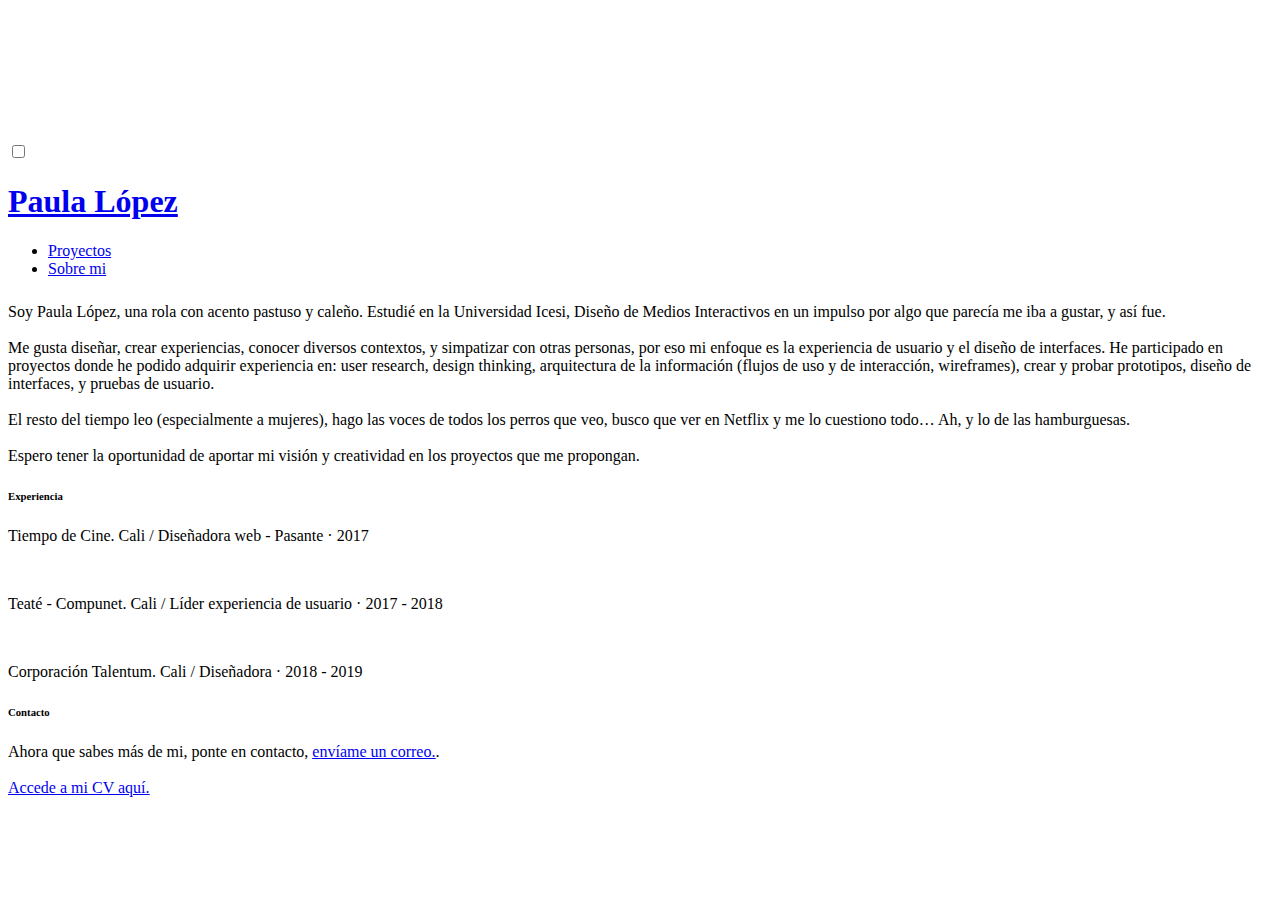
==== about.html @ d26e0bec "new portafolio" ====
<!DOCTYPE html>
<html>
  <head>
    <meta name="viewport" content="width=device-width, initial-scale=1.0">
    <meta charset="UTF-8">
    <title>Paula López - Diseñadora Ux</title>
    <link rel="stylesheet" href="assets/css/aurora-pack.min.css">
    <link rel="stylesheet" href="assets/css/aurora-theme-base.min.css">
    <link rel="stylesheet" href="assets/css/urku.css">
	  
	<link href="https://fonts.googleapis.com/css?family=Work+Sans:300,400,600" rel="stylesheet">

	 
	  
	  
	 
	
	<link rel="apple-touch-icon" sizes="180x180" href="assets/img/favicon/apple-touch-icon.png">
	<link rel="icon" type="image/png" sizes="32x32" href="assets/img/favicon/favicon-32x32.png">
	<link rel="icon" type="image/png" sizes="16x16" href="assets/img/favicon/favicon-16x16.png">
	<link rel="manifest" href="assets/img/favicon/site.webmanifest">
	<meta name="msapplication-TileColor" content="#000000">
	<meta name="theme-color" content="#ffffff">
	
	  
  </head>
  <body class="top-fixed about">
      
    <header class="ae-container-fluid ae-container-fluid--full rk-header about">
      <input type="checkbox" id="mobile-menu" class="rk-mobile-menu">
      <label for="mobile-menu">
        <svg>
          <use xlink:href="assets/img/symbols.svg#bar"></use>
        </svg>
        <svg>
          <use xlink:href="assets/img/symbols.svg#bar"></use>
        </svg>
        <svg>
          <use xlink:href="assets/img/symbols.svg#bar"></use>
        </svg>
      </label>
      <div class="ae-container-fluid ae-container-fluid--inner rk-topbar ">
        <h1 class="rk-logo "><a href="index.html">Paula López</a></h1>
        <nav class="rk-navigation">
          <ul class="rk-menu">
             
            <li class=" rk-menu__item"><a href="index.html" class="rk-menu__link">Proyectos</a>
            </li>
            <li class="active rk-menu__item"><a href="about.html" class="rk-menu__link">Sobre mi</a>
            </li>
             
          </ul>
          
        </nav>
      </div>
    </header>
    <div class="ae-container-fluid ae-container-fluid--inner rk-main bout">
      
      
      <div class="ae-grid ae-grid--alt au-xs-ptp-1">
        <div class="ae-grid__item--alt item-lg-2">
          <h6 class="ae-u-boldest"> </h6>
          
        </div>
          <div class="ae-grid__item--alt item-lg-2">
         
          
        </div>
        <div class="ae-grid__item--alt item-lg-6">
         
          <p class="au-lh-3 bio">Soy Paula López, una rola con acento pastuso y caleño. Estudié en la Universidad Icesi, Diseño de Medios Interactivos en un impulso por algo que parecía me iba a gustar, y así fue.
			  <br>
			  <br>
	      Me gusta diseñar, crear experiencias, conocer diversos contextos, y simpatizar con otras personas, por eso mi enfoque es la experiencia de usuario y el diseño de interfaces. He participado en proyectos donde he podido adquirir experiencia en: user research, design thinking, arquitectura de la información (flujos de uso y de interacción, wireframes), crear y probar prototipos, diseño de interfaces, y pruebas de usuario.
			  <br>
			  <br>
 		  El resto del tiempo leo (especialmente a mujeres), hago las voces de todos los perros que veo, busco que ver en Netflix y me lo cuestiono todo… Ah, y lo de las hamburguesas.
			  <br>
			  <br>
		  Espero tener la oportunidad de aportar mi visión y creatividad en los proyectos que me propongan.

        </div>
        
      </div>
        
        
        <div class="ae-grid ae-grid--alt au-xs-ptp-1 bout">
        <div class="ae-grid__item--alt item-lg-2">
          <h6 class="ae-u-boldest">Experiencia</h6>
          
        </div>
          <div class="ae-grid__item--alt item-lg-2">
         
          
        </div>
          
        <div class="ae-grid__item--alt item-lg-6">
			
			<p class="au-lh-3 exp">Tiempo de Cine. Cali / Diseñadora web - Pasante · 2017</p>
            <br>
			
            <p class="au-lh-3 exp">Teaté - Compunet. Cali / Líder experiencia de usuario · 2017 - 2018</p>

            <br>
            
          <p class="au-lh-3 exp">Corporación Talentum. Cali / Diseñadora · 2018 - 2019</p>
        </div>
            
                    
        
      </div>
        
       <div class="ae-grid ae-grid--alt au-xs-ptp-1 bout end">
        <div class="ae-grid__item--alt item-lg-2">
          <h6 class="ae-u-boldest">Contacto</h6>
          
        </div>
          <div class="ae-grid__item--alt item-lg-2">
         
          
        </div>
        <div class="ae-grid__item--alt item-lg-6">
         
          <p class="au-lh-3 exp">Ahora que sabes más de mi, ponte en contacto,
 			<a href="mailto:paulalose145@gmail.com?Subject=Hola" target="_top"><u> envíame un correo.</u></a>.
              
              <br>
            <br>
            <a class="underline" href="https://drive.google.com/open?id=1AMCg0dfvxwvTA95OkfYppStdvJtoPIC7"  target="_blank"><u>Accede a mi CV aquí.</u></a>
            
            
            </p>
            
            
        </div>
        
      </div>
        
       
    </div>
            <script src='https://cdnjs.cloudflare.com/ajax/libs/jquery/2.1.3/jquery.min.js'></script>

    <script src="assets/js/svg4everybody.min.js"></script>
    <script src="assets/js/smooth.js"></script>

    <script>svg4everybody();</script>
  </body>
</html>
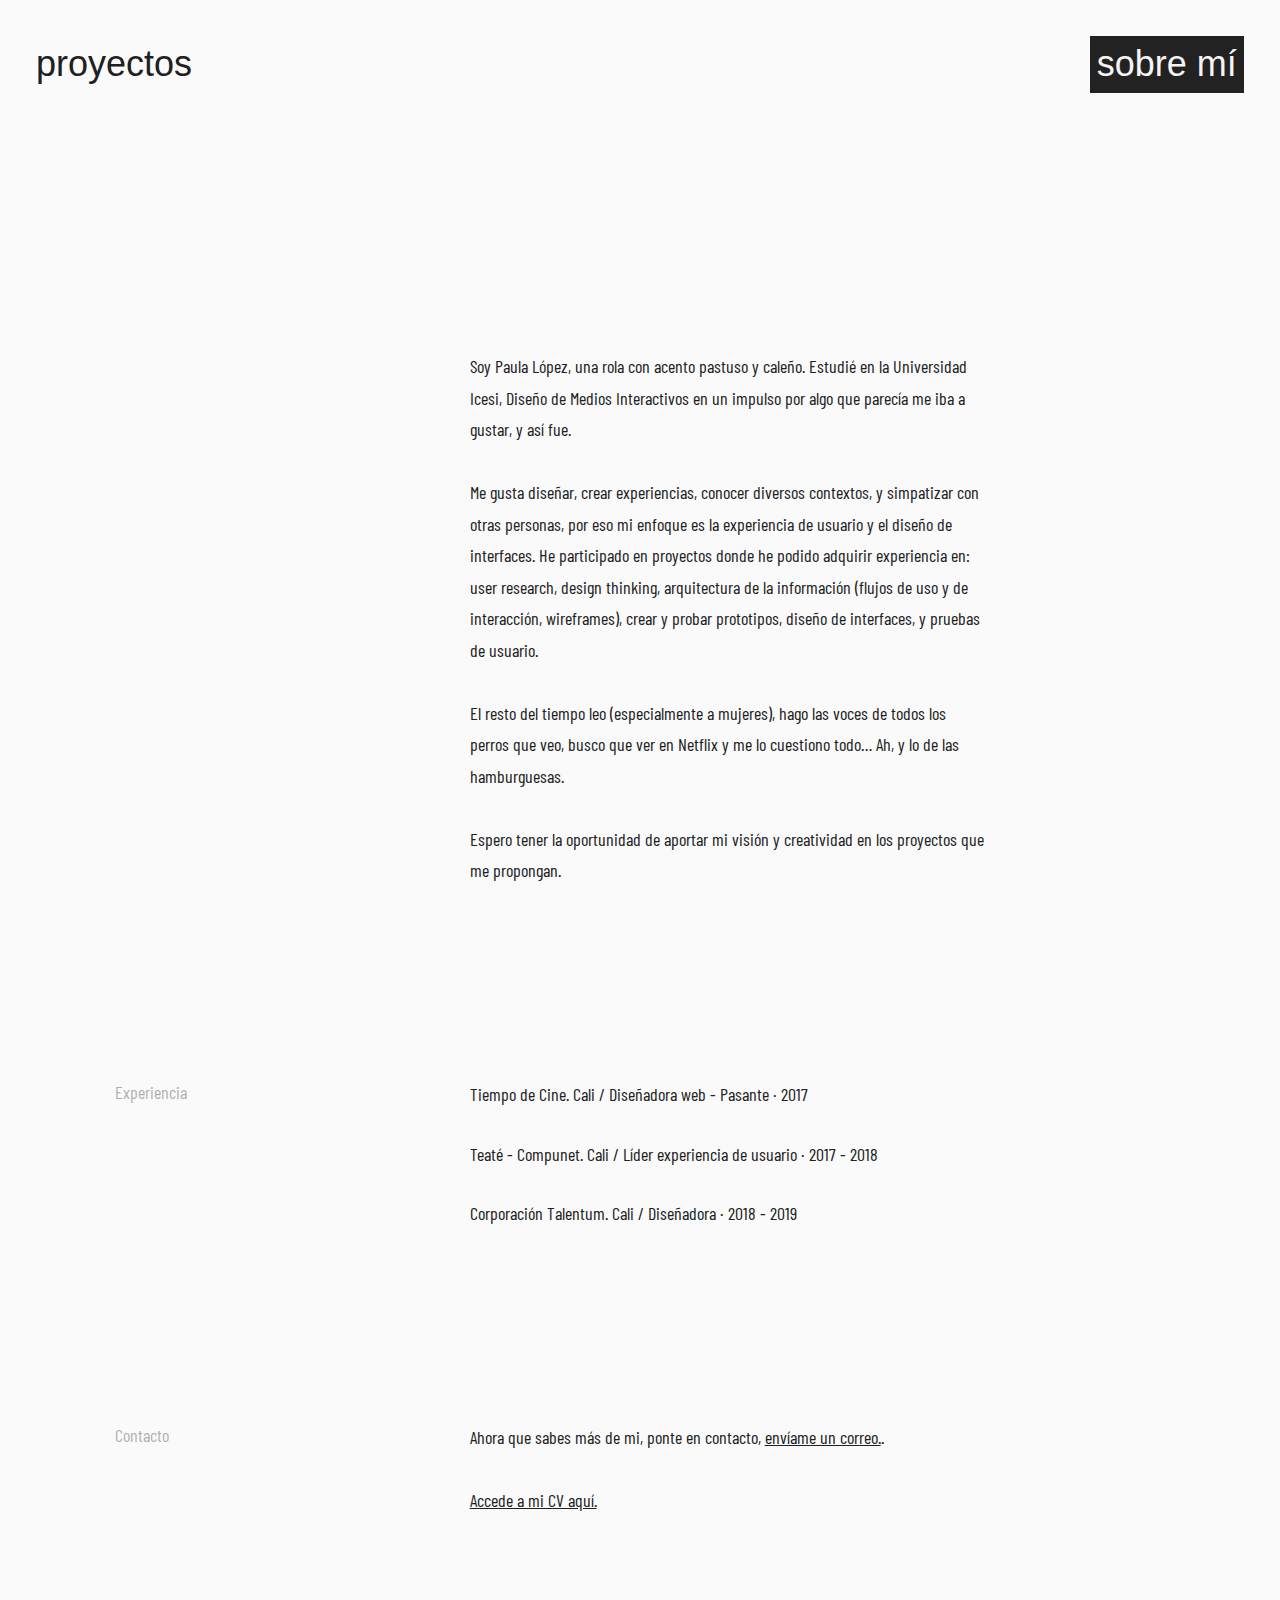
==== commit d4b21c4b: "Add files via upload" ====
--- a/about.html
+++ b/about.html
@@ -7,14 +7,18 @@
     <link rel="stylesheet" href="assets/css/aurora-pack.min.css">
     <link rel="stylesheet" href="assets/css/aurora-theme-base.min.css">
     <link rel="stylesheet" href="assets/css/urku.css">
+    
 	  
 	<link href="https://fonts.googleapis.com/css?family=Work+Sans:300,400,600" rel="stylesheet">
 
 	 
 	  
 	  
-	 
-	
+	<link rel="shortcut icon" href="moon.ico"> 
+	<link href="https://fonts.googleapis.com/css?family=Barlow+Condensed&display=swap" rel="stylesheet">
+  <link href="//db.onlinewebfonts.com/c/8f607f19b4004cfec70beff9acca54af?family=AmadorW01-Regular" rel="stylesheet" type="text/css"/> 
+  <link rel="stylesheet" href="Main.css">
+
 	<link rel="apple-touch-icon" sizes="180x180" href="assets/img/favicon/apple-touch-icon.png">
 	<link rel="icon" type="image/png" sizes="32x32" href="assets/img/favicon/favicon-32x32.png">
 	<link rel="icon" type="image/png" sizes="16x16" href="assets/img/favicon/favicon-16x16.png">
@@ -39,20 +43,12 @@
           <use xlink:href="assets/img/symbols.svg#bar"></use>
         </svg>
       </label>
-      <div class="ae-container-fluid ae-container-fluid--inner rk-topbar ">
-        <h1 class="rk-logo "><a href="index.html">Paula López</a></h1>
-        <nav class="rk-navigation">
-          <ul class="rk-menu">
-             
-            <li class=" rk-menu__item"><a href="index.html" class="rk-menu__link">Proyectos</a>
-            </li>
-            <li class="active rk-menu__item"><a href="about.html" class="rk-menu__link">Sobre mi</a>
-            </li>
-             
-          </ul>
-          
-        </nav>
-      </div>
+      <section id="Top-section">
+        <div id="Top-Options-div" class="TopOptions">
+            <div id="Proyectos" ><a href="index.html" class="Amador WithoutDecoration">proyectos</a></div>
+            <div id="SobreMi" class="Contraste-Font"><a class="Amador WithoutDecoration">sobre mí</a></div>
+        </div>
+    </section>
     </header>
     <div class="ae-container-fluid ae-container-fluid--inner rk-main bout">
       
@@ -66,9 +62,9 @@
          
           
         </div>
-        <div class="ae-grid__item--alt item-lg-6">
+        <div class="ae-grid__item--alt item-lg-6 Barlow">
          
-          <p class="au-lh-3 bio">Soy Paula López, una rola con acento pastuso y caleño. Estudié en la Universidad Icesi, Diseño de Medios Interactivos en un impulso por algo que parecía me iba a gustar, y así fue.
+          <p class="au-lh-3 Barlow">Soy Paula López, una rola con acento pastuso y caleño. Estudié en la Universidad Icesi, Diseño de Medios Interactivos en un impulso por algo que parecía me iba a gustar, y así fue.
 			  <br>
 			  <br>
 	      Me gusta diseñar, crear experiencias, conocer diversos contextos, y simpatizar con otras personas, por eso mi enfoque es la experiencia de usuario y el diseño de interfaces. He participado en proyectos donde he podido adquirir experiencia en: user research, design thinking, arquitectura de la información (flujos de uso y de interacción, wireframes), crear y probar prototipos, diseño de interfaces, y pruebas de usuario.
@@ -85,8 +81,8 @@
         
         
         <div class="ae-grid ae-grid--alt au-xs-ptp-1 bout">
-        <div class="ae-grid__item--alt item-lg-2">
-          <h6 class="ae-u-boldest">Experiencia</h6>
+        <div class="ae-grid__item--alt item-lg-2 Barlow">
+          <h6 class="Barlow ae-u-boldest " >Experiencia</h6>
           
         </div>
           <div class="ae-grid__item--alt item-lg-2">
@@ -94,16 +90,16 @@
           
         </div>
           
-        <div class="ae-grid__item--alt item-lg-6">
+        <div class="ae-grid__item--alt item-lg-6 Barlow">
 			
-			<p class="au-lh-3 exp">Tiempo de Cine. Cali / Diseñadora web - Pasante · 2017</p>
+			<p class="au-lh-3 Barlow">Tiempo de Cine. Cali / Diseñadora web - Pasante · 2017</p>
             <br>
 			
-            <p class="au-lh-3 exp">Teaté - Compunet. Cali / Líder experiencia de usuario · 2017 - 2018</p>
+            <p class="au-lh-3 Barlow">Teaté - Compunet. Cali / Líder experiencia de usuario · 2017 - 2018</p>
 
             <br>
             
-          <p class="au-lh-3 exp">Corporación Talentum. Cali / Diseñadora · 2018 - 2019</p>
+          <p class="au-lh-3 Barlow">Corporación Talentum. Cali / Diseñadora · 2018 - 2019</p>
         </div>
             
                     
@@ -112,7 +108,7 @@
         
        <div class="ae-grid ae-grid--alt au-xs-ptp-1 bout end">
         <div class="ae-grid__item--alt item-lg-2">
-          <h6 class="ae-u-boldest">Contacto</h6>
+          <h6 class="ae-u-boldest Barlow" >Contacto</h6>
           
         </div>
           <div class="ae-grid__item--alt item-lg-2">
@@ -121,12 +117,12 @@
         </div>
         <div class="ae-grid__item--alt item-lg-6">
          
-          <p class="au-lh-3 exp">Ahora que sabes más de mi, ponte en contacto,
- 			<a href="mailto:paulalose145@gmail.com?Subject=Hola" target="_top"><u> envíame un correo.</u></a>.
+          <p class="au-lh-3 Barlow">Ahora que sabes más de mi, ponte en contacto,
+ 			<a class="Barlow" href="mailto:paulalose145@gmail.com?Subject=Hola" target="_top"><u class="Barlow"> envíame un correo.</u></a>.
               
               <br>
             <br>
-            <a class="underline" href="https://drive.google.com/open?id=1AMCg0dfvxwvTA95OkfYppStdvJtoPIC7"  target="_blank"><u>Accede a mi CV aquí.</u></a>
+            <a class="underline" href="https://drive.google.com/open?id=1AMCg0dfvxwvTA95OkfYppStdvJtoPIC7"  target="_blank"><u class="Barlow">Accede a mi CV aquí.</u></a>
             
             
             </p>
--- a/assets/css/aurora-pack.min.css
+++ b/assets/css/aurora-pack.min.css
@@ -0,0 +1 @@
+.ae-container,.ae-container-fluid{margin-right:auto;margin-left:auto}hr,img{border:0}dfn,q,tfoot td{font-style:italic}pre,textarea{overflow:auto}td,textarea{vertical-align:top}.ae-container-fluid:after,.ae-container:after,.au-clearfix:after{clear:both}.au-xs-ta-left,caption,th{text-align:left}.ae-container-fluid:after,.ae-container-fluid:before,.ae-container:after,.ae-container:before{content:" ";display:table}html{box-sizing:border-box}*,:after,:before{box-sizing:inherit}.ae-container{padding-left:.25rem;padding-right:.25rem}@media (min-width:40em){.ae-container{max-width:40rem}}@media (min-width:52em){.ae-container{max-width:48.75rem}}@media (min-width:64em){.ae-container{max-width:62rem}}@media (min-width:75em){.ae-container{max-width:72.25rem}}@media (min-width:40em){.ae-container-fluid{max-width:88.88889em;width:95vw}.ae-container-fluid--inner{max-width:68.88889em;width:82vw}}.ae-container-fluid--full{max-width:100%;padding-left:0;padding-right:0;width:100%}@media (max-width:63.99em){.ae-container-fluid{padding-left:.25rem;padding-right:.25rem}}.ae-grid{display:-webkit-box;display:-webkit-flex;display:-ms-flexbox;display:flex;-webkit-flex-wrap:wrap;-ms-flex-wrap:wrap;flex-wrap:wrap;margin-left:-.25rem;margin-right:-.25rem}.ae-grid--alt{display:-webkit-box;display:-webkit-flex;display:-ms-flexbox;display:flex;-webkit-flex-wrap:wrap;-ms-flex-wrap:wrap;flex-wrap:wrap;margin-left:-.63832%;margin-right:-.63832%}@media (min-width:40em){.ae-grid--alt1{display:-webkit-box;display:-webkit-flex;display:-ms-flexbox;display:flex;-webkit-flex-wrap:wrap;-ms-flex-wrap:wrap;flex-wrap:wrap;margin-left:-7.65989%;margin-right:-7.65989%}.ae-grid--alt2,.ae-grid--alt3{display:-webkit-box;display:-webkit-flex;display:-ms-flexbox;-webkit-flex-wrap:wrap}.ae-grid--alt2{display:flex;-ms-flex-wrap:wrap;flex-wrap:wrap;margin-left:-3.82995%;margin-right:-3.82995%}.ae-grid--alt3{display:flex;-ms-flex-wrap:wrap;flex-wrap:wrap;margin-left:-2.5533%;margin-right:-2.5533%}.ae-grid--alt4,.ae-grid--alt5{display:-webkit-box;display:-webkit-flex;display:-ms-flexbox;-webkit-flex-wrap:wrap}.ae-grid--alt4{display:flex;-ms-flex-wrap:wrap;flex-wrap:wrap;margin-left:-1.91497%;margin-right:-1.91497%}.ae-grid--alt5{display:flex;-ms-flex-wrap:wrap;flex-wrap:wrap;margin-left:-1.53198%;margin-right:-1.53198%}.ae-grid--alt6,.ae-grid--alt7{display:-webkit-box;display:-webkit-flex;display:-ms-flexbox;-webkit-flex-wrap:wrap}.ae-grid--alt6{display:flex;-ms-flex-wrap:wrap;flex-wrap:wrap;margin-left:-1.27665%;margin-right:-1.27665%}.ae-grid--alt7{display:flex;-ms-flex-wrap:wrap;flex-wrap:wrap;margin-left:-1.09427%;margin-right:-1.09427%}.ae-grid--alt8,.ae-grid--alt9{display:-webkit-box;display:-webkit-flex;display:-ms-flexbox;-webkit-flex-wrap:wrap}.ae-grid--alt8{display:flex;-ms-flex-wrap:wrap;flex-wrap:wrap;margin-left:-.95749%;margin-right:-.95749%}.ae-grid--alt9{display:flex;-ms-flex-wrap:wrap;flex-wrap:wrap;margin-left:-.8511%;margin-right:-.8511%}.ae-grid--alt10{display:-webkit-box;display:-webkit-flex;display:-ms-flexbox;display:flex;-webkit-flex-wrap:wrap;-ms-flex-wrap:wrap;flex-wrap:wrap;margin-left:-.76599%;margin-right:-.76599%}}.ae-grid__item--alt{-webkit-box-flex:0;-webkit-flex:0 0 100%;-ms-flex:0 0 100%;flex:0 0 100%;min-height:1px;padding-left:.63832%;padding-right:.63832%;position:relative}@media (min-width:40em){.ae-grid__item--alt1{-webkit-box-flex:0;-webkit-flex:0 0 100%;-ms-flex:0 0 100%;flex:0 0 100%;min-height:1px;padding-left:7.65989%;padding-right:7.65989%;position:relative}.ae-grid__item--alt2{-webkit-box-flex:0;-webkit-flex:0 0 100%;-ms-flex:0 0 100%;flex:0 0 100%;min-height:1px;padding-left:3.82995%;padding-right:3.82995%;position:relative}.ae-grid__item--alt3{-webkit-box-flex:0;-webkit-flex:0 0 100%;-ms-flex:0 0 100%;flex:0 0 100%;min-height:1px;padding-left:2.5533%;padding-right:2.5533%;position:relative}.ae-grid__item--alt4,.ae-grid__item--alt5{-webkit-box-flex:0;min-height:1px;position:relative}.ae-grid__item--alt4{-webkit-flex:0 0 100%;-ms-flex:0 0 100%;flex:0 0 100%;padding-left:1.91497%;padding-right:1.91497%}.ae-grid__item--alt5{-webkit-flex:0 0 100%;-ms-flex:0 0 100%;flex:0 0 100%;padding-left:1.53198%;padding-right:1.53198%}.ae-grid__item--alt6{-webkit-box-flex:0;-webkit-flex:0 0 100%;-ms-flex:0 0 100%;flex:0 0 100%;min-height:1px;padding-left:1.27665%;padding-right:1.27665%;position:relative}.ae-grid__item--alt7{-webkit-box-flex:0;-webkit-flex:0 0 100%;-ms-flex:0 0 100%;flex:0 0 100%;min-height:1px;padding-left:1.09427%;padding-right:1.09427%;position:relative}.ae-grid__item--alt8,.ae-grid__item--alt9{-webkit-box-flex:0;min-height:1px;position:relative}.ae-grid__item--alt8{-webkit-flex:0 0 100%;-ms-flex:0 0 100%;flex:0 0 100%;padding-left:.95749%;padding-right:.95749%}.ae-grid__item--alt9{-webkit-flex:0 0 100%;-ms-flex:0 0 100%;flex:0 0 100%;padding-left:.8511%;padding-right:.8511%}.ae-grid__item--alt10{-webkit-box-flex:0;-webkit-flex:0 0 100%;-ms-flex:0 0 100%;flex:0 0 100%;min-height:1px;padding-left:.76599%;padding-right:.76599%;position:relative}}.ae-grid__item{-webkit-box-flex:0;-webkit-flex:0 0 100%;-ms-flex:0 0 100%;flex:0 0 100%;min-height:1px;padding-left:.25rem;padding-right:.25rem;position:relative;max-width:100%}.ae-grid--collapse>.ae-grid__item,.ae-grid--deepcollapse .ae-grid__item,.ae-grid__item--collapse{padding-left:0;padding-right:0}.item-xs--auto{-webkit-box-flex:1;-webkit-flex:1;-ms-flex:1;flex:1}.item-xs-1{-webkit-box-flex:0;-webkit-flex:0 0 8.33333%;-ms-flex:0 0 8.33333%;flex:0 0 8.33333%;max-width:8.33333%}.item-xs-2{-webkit-box-flex:0;-webkit-flex:0 0 16.66667%;-ms-flex:0 0 16.66667%;flex:0 0 16.66667%;max-width:16.66667%}.item-xs-3{-webkit-box-flex:0;-webkit-flex:0 0 25%;-ms-flex:0 0 25%;flex:0 0 25%;max-width:25%}.item-xs-4{-webkit-box-flex:0;-webkit-flex:0 0 33.33333%;-ms-flex:0 0 33.33333%;flex:0 0 33.33333%;max-width:33.33333%}.item-xs-5{-webkit-box-flex:0;-webkit-flex:0 0 41.66667%;-ms-flex:0 0 41.66667%;flex:0 0 41.66667%;max-width:41.66667%}.item-xs-6{-webkit-box-flex:0;-webkit-flex:0 0 50%;-ms-flex:0 0 50%;flex:0 0 50%;max-width:50%}.item-xs-7{-webkit-box-flex:0;-webkit-flex:0 0 58.33333%;-ms-flex:0 0 58.33333%;flex:0 0 58.33333%;max-width:58.33333%}.item-xs-8{-webkit-box-flex:0;-webkit-flex:0 0 66.66667%;-ms-flex:0 0 66.66667%;flex:0 0 66.66667%;max-width:66.66667%}.item-xs-9{-webkit-box-flex:0;-webkit-flex:0 0 75%;-ms-flex:0 0 75%;flex:0 0 75%;max-width:75%}.item-xs-10{-webkit-box-flex:0;-webkit-flex:0 0 83.33333%;-ms-flex:0 0 83.33333%;flex:0 0 83.33333%;max-width:83.33333%}.item-xs-11{-webkit-box-flex:0;-webkit-flex:0 0 91.66667%;-ms-flex:0 0 91.66667%;flex:0 0 91.66667%;max-width:91.66667%}.item-xs-12{-webkit-box-flex:0;-webkit-flex:0 0 100%;-ms-flex:0 0 100%;flex:0 0 100%;max-width:100%}.item-xs--pull-0{left:auto;right:auto}.item-xs--pull-1{left:auto;right:8.33333%}.item-xs--pull-2{left:auto;right:16.66667%}.item-xs--pull-3{left:auto;right:25%}.item-xs--pull-4{left:auto;right:33.33333%}.item-xs--pull-5{left:auto;right:41.66667%}.item-xs--pull-6{left:auto;right:50%}.item-xs--pull-7{left:auto;right:58.33333%}.item-xs--pull-8{left:auto;right:66.66667%}.item-xs--pull-9{left:auto;right:75%}.item-xs--pull-10{left:auto;right:83.33333%}.item-xs--pull-11{left:auto;right:91.66667%}.item-xs--pull-12{left:auto;right:100%}.item-xs--push-0{left:auto;right:auto}.item-xs--push-1{left:8.33333%;right:auto}.item-xs--push-2{left:16.66667%;right:auto}.item-xs--push-3{left:25%;right:auto}.item-xs--push-4{left:33.33333%;right:auto}.item-xs--push-5{left:41.66667%;right:auto}.item-xs--push-6{left:50%;right:auto}.item-xs--push-7{left:58.33333%;right:auto}.item-xs--push-8{left:66.66667%;right:auto}.item-xs--push-9{left:75%;right:auto}.item-xs--push-10{left:83.33333%;right:auto}.item-xs--push-11{left:91.66667%;right:auto}.item-xs--push-12{left:100%;right:auto}.item-xs--offset-0{margin-left:0}.item-xs--offset-1{margin-left:8.33333%}.item-xs--offset-2{margin-left:16.66667%}.item-xs--offset-3{margin-left:25%}.item-xs--offset-4{margin-left:33.33333%}.item-xs--offset-5{margin-left:41.66667%}.item-xs--offset-6{margin-left:50%}.item-xs--offset-7{margin-left:58.33333%}.item-xs--offset-8{margin-left:66.66667%}.item-xs--offset-9{margin-left:75%}.item-xs--offset-10{margin-left:83.33333%}.item-xs--offset-11{margin-left:91.66667%}.item-xs--offset-12{margin-left:100%}.item-xs--top{-webkit-align-self:flex-start;-ms-flex-item-align:start;align-self:flex-start}.item-xs--center{-webkit-align-self:center;-ms-flex-item-align:center;align-self:center}.item-xs--bottom{-webkit-align-self:flex-end;-ms-flex-item-align:end;align-self:flex-end}.items-xs--top{-webkit-box-align:start;-webkit-align-items:flex-start;-ms-flex-align:start;align-items:flex-start}.items-xs--center{-webkit-box-align:center;-webkit-align-items:center;-ms-flex-align:center;align-items:center}.items-xs--bottom{-webkit-box-align:end;-webkit-align-items:flex-end;-ms-flex-align:end;align-items:flex-end}.item-xs--start{-webkit-box-ordinal-group:0;-webkit-order:-1;-ms-flex-order:-1;order:-1}.item-xs--end{-webkit-box-ordinal-group:14;-webkit-order:13;-ms-flex-order:13;order:13}.item-xs--order-1{-webkit-box-ordinal-group:2;-webkit-order:1;-ms-flex-order:1;order:1}.item-xs--order-2{-webkit-box-ordinal-group:3;-webkit-order:2;-ms-flex-order:2;order:2}.item-xs--order-3{-webkit-box-ordinal-group:4;-webkit-order:3;-ms-flex-order:3;order:3}.item-xs--order-4{-webkit-box-ordinal-group:5;-webkit-order:4;-ms-flex-order:4;order:4}.item-xs--order-5{-webkit-box-ordinal-group:6;-webkit-order:5;-ms-flex-order:5;order:5}.item-xs--order-6{-webkit-box-ordinal-group:7;-webkit-order:6;-ms-flex-order:6;order:6}.item-xs--order-7{-webkit-box-ordinal-group:8;-webkit-order:7;-ms-flex-order:7;order:7}.item-xs--order-8{-webkit-box-ordinal-group:9;-webkit-order:8;-ms-flex-order:8;order:8}.item-xs--order-9{-webkit-box-ordinal-group:10;-webkit-order:9;-ms-flex-order:9;order:9}.item-xs--order-10{-webkit-box-ordinal-group:11;-webkit-order:10;-ms-flex-order:10;order:10}.item-xs--order-11{-webkit-box-ordinal-group:12;-webkit-order:11;-ms-flex-order:11;order:11}.item-xs--order-12{-webkit-box-ordinal-group:13;-webkit-order:12;-ms-flex-order:12;order:12}@media (min-width:40em){.item-sm--auto{-webkit-box-flex:1;-webkit-flex:1;-ms-flex:1;flex:1}.item-sm-1{-webkit-box-flex:0;-webkit-flex:0 0 8.33333%;-ms-flex:0 0 8.33333%;flex:0 0 8.33333%;max-width:8.33333%}.item-sm-2{-webkit-box-flex:0;-webkit-flex:0 0 16.66667%;-ms-flex:0 0 16.66667%;flex:0 0 16.66667%;max-width:16.66667%}.item-sm-3{-webkit-box-flex:0;-webkit-flex:0 0 25%;-ms-flex:0 0 25%;flex:0 0 25%;max-width:25%}.item-sm-4{-webkit-box-flex:0;-webkit-flex:0 0 33.33333%;-ms-flex:0 0 33.33333%;flex:0 0 33.33333%;max-width:33.33333%}.item-sm-5{-webkit-box-flex:0;-webkit-flex:0 0 41.66667%;-ms-flex:0 0 41.66667%;flex:0 0 41.66667%;max-width:41.66667%}.item-sm-6{-webkit-box-flex:0;-webkit-flex:0 0 50%;-ms-flex:0 0 50%;flex:0 0 50%;max-width:50%}.item-sm-7{-webkit-box-flex:0;-webkit-flex:0 0 58.33333%;-ms-flex:0 0 58.33333%;flex:0 0 58.33333%;max-width:58.33333%}.item-sm-8{-webkit-box-flex:0;-webkit-flex:0 0 66.66667%;-ms-flex:0 0 66.66667%;flex:0 0 66.66667%;max-width:66.66667%}.item-sm-9{-webkit-box-flex:0;-webkit-flex:0 0 75%;-ms-flex:0 0 75%;flex:0 0 75%;max-width:75%}.item-sm-10{-webkit-box-flex:0;-webkit-flex:0 0 83.33333%;-ms-flex:0 0 83.33333%;flex:0 0 83.33333%;max-width:83.33333%}.item-sm-11{-webkit-box-flex:0;-webkit-flex:0 0 91.66667%;-ms-flex:0 0 91.66667%;flex:0 0 91.66667%;max-width:91.66667%}.item-sm-12{-webkit-box-flex:0;-webkit-flex:0 0 100%;-ms-flex:0 0 100%;flex:0 0 100%;max-width:100%}.item-sm--pull-0{left:auto;right:auto}.item-sm--pull-1{left:auto;right:8.33333%}.item-sm--pull-2{left:auto;right:16.66667%}.item-sm--pull-3{left:auto;right:25%}.item-sm--pull-4{left:auto;right:33.33333%}.item-sm--pull-5{left:auto;right:41.66667%}.item-sm--pull-6{left:auto;right:50%}.item-sm--pull-7{left:auto;right:58.33333%}.item-sm--pull-8{left:auto;right:66.66667%}.item-sm--pull-9{left:auto;right:75%}.item-sm--pull-10{left:auto;right:83.33333%}.item-sm--pull-11{left:auto;right:91.66667%}.item-sm--pull-12{left:auto;right:100%}.item-sm--push-0{left:auto;right:auto}.item-sm--push-1{left:8.33333%;right:auto}.item-sm--push-2{left:16.66667%;right:auto}.item-sm--push-3{left:25%;right:auto}.item-sm--push-4{left:33.33333%;right:auto}.item-sm--push-5{left:41.66667%;right:auto}.item-sm--push-6{left:50%;right:auto}.item-sm--push-7{left:58.33333%;right:auto}.item-sm--push-8{left:66.66667%;right:auto}.item-sm--push-9{left:75%;right:auto}.item-sm--push-10{left:83.33333%;right:auto}.item-sm--push-11{left:91.66667%;right:auto}.item-sm--push-12{left:100%;right:auto}.item-sm--offset-0{margin-left:0}.item-sm--offset-1{margin-left:8.33333%}.item-sm--offset-2{margin-left:16.66667%}.item-sm--offset-3{margin-left:25%}.item-sm--offset-4{margin-left:33.33333%}.item-sm--offset-5{margin-left:41.66667%}.item-sm--offset-6{margin-left:50%}.item-sm--offset-7{margin-left:58.33333%}.item-sm--offset-8{margin-left:66.66667%}.item-sm--offset-9{margin-left:75%}.item-sm--offset-10{margin-left:83.33333%}.item-sm--offset-11{margin-left:91.66667%}.item-sm--offset-12{margin-left:100%}.item-sm--top{-webkit-align-self:flex-start;-ms-flex-item-align:start;align-self:flex-start}.item-sm--center{-webkit-align-self:center;-ms-flex-item-align:center;align-self:center}.item-sm--bottom{-webkit-align-self:flex-end;-ms-flex-item-align:end;align-self:flex-end}.items-sm--top{-webkit-box-align:start;-webkit-align-items:flex-start;-ms-flex-align:start;align-items:flex-start}.items-sm--center{-webkit-box-align:center;-webkit-align-items:center;-ms-flex-align:center;align-items:center}.items-sm--bottom{-webkit-box-align:end;-webkit-align-items:flex-end;-ms-flex-align:end;align-items:flex-end}.item-sm--start{-webkit-box-ordinal-group:0;-webkit-order:-1;-ms-flex-order:-1;order:-1}.item-sm--end{-webkit-box-ordinal-group:14;-webkit-order:13;-ms-flex-order:13;order:13}.item-sm--order-1{-webkit-box-ordinal-group:2;-webkit-order:1;-ms-flex-order:1;order:1}.item-sm--order-2{-webkit-box-ordinal-group:3;-webkit-order:2;-ms-flex-order:2;order:2}.item-sm--order-3{-webkit-box-ordinal-group:4;-webkit-order:3;-ms-flex-order:3;order:3}.item-sm--order-4{-webkit-box-ordinal-group:5;-webkit-order:4;-ms-flex-order:4;order:4}.item-sm--order-5{-webkit-box-ordinal-group:6;-webkit-order:5;-ms-flex-order:5;order:5}.item-sm--order-6{-webkit-box-ordinal-group:7;-webkit-order:6;-ms-flex-order:6;order:6}.item-sm--order-7{-webkit-box-ordinal-group:8;-webkit-order:7;-ms-flex-order:7;order:7}.item-sm--order-8{-webkit-box-ordinal-group:9;-webkit-order:8;-ms-flex-order:8;order:8}.item-sm--order-9{-webkit-box-ordinal-group:10;-webkit-order:9;-ms-flex-order:9;order:9}.item-sm--order-10{-webkit-box-ordinal-group:11;-webkit-order:10;-ms-flex-order:10;order:10}.item-sm--order-11{-webkit-box-ordinal-group:12;-webkit-order:11;-ms-flex-order:11;order:11}.item-sm--order-12{-webkit-box-ordinal-group:13;-webkit-order:12;-ms-flex-order:12;order:12}}@media (min-width:52em){.item-md--auto{-webkit-box-flex:1;-webkit-flex:1;-ms-flex:1;flex:1}.item-md-1{-webkit-box-flex:0;-webkit-flex:0 0 8.33333%;-ms-flex:0 0 8.33333%;flex:0 0 8.33333%;max-width:8.33333%}.item-md-2{-webkit-box-flex:0;-webkit-flex:0 0 16.66667%;-ms-flex:0 0 16.66667%;flex:0 0 16.66667%;max-width:16.66667%}.item-md-3{-webkit-box-flex:0;-webkit-flex:0 0 25%;-ms-flex:0 0 25%;flex:0 0 25%;max-width:25%}.item-md-4{-webkit-box-flex:0;-webkit-flex:0 0 33.33333%;-ms-flex:0 0 33.33333%;flex:0 0 33.33333%;max-width:33.33333%}.item-md-5{-webkit-box-flex:0;-webkit-flex:0 0 41.66667%;-ms-flex:0 0 41.66667%;flex:0 0 41.66667%;max-width:41.66667%}.item-md-6{-webkit-box-flex:0;-webkit-flex:0 0 50%;-ms-flex:0 0 50%;flex:0 0 50%;max-width:50%}.item-md-7{-webkit-box-flex:0;-webkit-flex:0 0 58.33333%;-ms-flex:0 0 58.33333%;flex:0 0 58.33333%;max-width:58.33333%}.item-md-8{-webkit-box-flex:0;-webkit-flex:0 0 66.66667%;-ms-flex:0 0 66.66667%;flex:0 0 66.66667%;max-width:66.66667%}.item-md-9{-webkit-box-flex:0;-webkit-flex:0 0 75%;-ms-flex:0 0 75%;flex:0 0 75%;max-width:75%}.item-md-10{-webkit-box-flex:0;-webkit-flex:0 0 83.33333%;-ms-flex:0 0 83.33333%;flex:0 0 83.33333%;max-width:83.33333%}.item-md-11{-webkit-box-flex:0;-webkit-flex:0 0 91.66667%;-ms-flex:0 0 91.66667%;flex:0 0 91.66667%;max-width:91.66667%}.item-md-12{-webkit-box-flex:0;-webkit-flex:0 0 100%;-ms-flex:0 0 100%;flex:0 0 100%;max-width:100%}.item-md--pull-0{left:auto;right:auto}.item-md--pull-1{left:auto;right:8.33333%}.item-md--pull-2{left:auto;right:16.66667%}.item-md--pull-3{left:auto;right:25%}.item-md--pull-4{left:auto;right:33.33333%}.item-md--pull-5{left:auto;right:41.66667%}.item-md--pull-6{left:auto;right:50%}.item-md--pull-7{left:auto;right:58.33333%}.item-md--pull-8{left:auto;right:66.66667%}.item-md--pull-9{left:auto;right:75%}.item-md--pull-10{left:auto;right:83.33333%}.item-md--pull-11{left:auto;right:91.66667%}.item-md--pull-12{left:auto;right:100%}.item-md--push-0{left:auto;right:auto}.item-md--push-1{left:8.33333%;right:auto}.item-md--push-2{left:16.66667%;right:auto}.item-md--push-3{left:25%;right:auto}.item-md--push-4{left:33.33333%;right:auto}.item-md--push-5{left:41.66667%;right:auto}.item-md--push-6{left:50%;right:auto}.item-md--push-7{left:58.33333%;right:auto}.item-md--push-8{left:66.66667%;right:auto}.item-md--push-9{left:75%;right:auto}.item-md--push-10{left:83.33333%;right:auto}.item-md--push-11{left:91.66667%;right:auto}.item-md--push-12{left:100%;right:auto}.item-md--offset-0{margin-left:0}.item-md--offset-1{margin-left:8.33333%}.item-md--offset-2{margin-left:16.66667%}.item-md--offset-3{margin-left:25%}.item-md--offset-4{margin-left:33.33333%}.item-md--offset-5{margin-left:41.66667%}.item-md--offset-6{margin-left:50%}.item-md--offset-7{margin-left:58.33333%}.item-md--offset-8{margin-left:66.66667%}.item-md--offset-9{margin-left:75%}.item-md--offset-10{margin-left:83.33333%}.item-md--offset-11{margin-left:91.66667%}.item-md--offset-12{margin-left:100%}.item-md--top{-webkit-align-self:flex-start;-ms-flex-item-align:start;align-self:flex-start}.item-md--center{-webkit-align-self:center;-ms-flex-item-align:center;align-self:center}.item-md--bottom{-webkit-align-self:flex-end;-ms-flex-item-align:end;align-self:flex-end}.items-md--top{-webkit-box-align:start;-webkit-align-items:flex-start;-ms-flex-align:start;align-items:flex-start}.items-md--center{-webkit-box-align:center;-webkit-align-items:center;-ms-flex-align:center;align-items:center}.items-md--bottom{-webkit-box-align:end;-webkit-align-items:flex-end;-ms-flex-align:end;align-items:flex-end}.item-md--start{-webkit-box-ordinal-group:0;-webkit-order:-1;-ms-flex-order:-1;order:-1}.item-md--end{-webkit-box-ordinal-group:14;-webkit-order:13;-ms-flex-order:13;order:13}.item-md--order-1{-webkit-box-ordinal-group:2;-webkit-order:1;-ms-flex-order:1;order:1}.item-md--order-2{-webkit-box-ordinal-group:3;-webkit-order:2;-ms-flex-order:2;order:2}.item-md--order-3{-webkit-box-ordinal-group:4;-webkit-order:3;-ms-flex-order:3;order:3}.item-md--order-4{-webkit-box-ordinal-group:5;-webkit-order:4;-ms-flex-order:4;order:4}.item-md--order-5{-webkit-box-ordinal-group:6;-webkit-order:5;-ms-flex-order:5;order:5}.item-md--order-6{-webkit-box-ordinal-group:7;-webkit-order:6;-ms-flex-order:6;order:6}.item-md--order-7{-webkit-box-ordinal-group:8;-webkit-order:7;-ms-flex-order:7;order:7}.item-md--order-8{-webkit-box-ordinal-group:9;-webkit-order:8;-ms-flex-order:8;order:8}.item-md--order-9{-webkit-box-ordinal-group:10;-webkit-order:9;-ms-flex-order:9;order:9}.item-md--order-10{-webkit-box-ordinal-group:11;-webkit-order:10;-ms-flex-order:10;order:10}.item-md--order-11{-webkit-box-ordinal-group:12;-webkit-order:11;-ms-flex-order:11;order:11}.item-md--order-12{-webkit-box-ordinal-group:13;-webkit-order:12;-ms-flex-order:12;order:12}}@media (min-width:64em){.item-lg--auto{-webkit-box-flex:1;-webkit-flex:1;-ms-flex:1;flex:1}.item-lg-1{-webkit-box-flex:0;-webkit-flex:0 0 8.33333%;-ms-flex:0 0 8.33333%;flex:0 0 8.33333%;max-width:8.33333%}.item-lg-2{-webkit-box-flex:0;-webkit-flex:0 0 16.66667%;-ms-flex:0 0 16.66667%;flex:0 0 16.66667%;max-width:16.66667%}.item-lg-3{-webkit-box-flex:0;-webkit-flex:0 0 25%;-ms-flex:0 0 25%;flex:0 0 25%;max-width:25%}.item-lg-4{-webkit-box-flex:0;-webkit-flex:0 0 33.33333%;-ms-flex:0 0 33.33333%;flex:0 0 33.33333%;max-width:33.33333%}.item-lg-5{-webkit-box-flex:0;-webkit-flex:0 0 41.66667%;-ms-flex:0 0 41.66667%;flex:0 0 41.66667%;max-width:41.66667%}.item-lg-6{-webkit-box-flex:0;-webkit-flex:0 0 50%;-ms-flex:0 0 50%;flex:0 0 50%;max-width:50%}.item-lg-7{-webkit-box-flex:0;-webkit-flex:0 0 58.33333%;-ms-flex:0 0 58.33333%;flex:0 0 58.33333%;max-width:58.33333%}.item-lg-8{-webkit-box-flex:0;-webkit-flex:0 0 66.66667%;-ms-flex:0 0 66.66667%;flex:0 0 66.66667%;max-width:66.66667%}.item-lg-9{-webkit-box-flex:0;-webkit-flex:0 0 75%;-ms-flex:0 0 75%;flex:0 0 75%;max-width:75%}.item-lg-10{-webkit-box-flex:0;-webkit-flex:0 0 83.33333%;-ms-flex:0 0 83.33333%;flex:0 0 83.33333%;max-width:83.33333%}.item-lg-11{-webkit-box-flex:0;-webkit-flex:0 0 91.66667%;-ms-flex:0 0 91.66667%;flex:0 0 91.66667%;max-width:91.66667%}.item-lg-12{-webkit-box-flex:0;-webkit-flex:0 0 100%;-ms-flex:0 0 100%;flex:0 0 100%;max-width:100%}.item-lg--pull-0{left:auto;right:auto}.item-lg--pull-1{left:auto;right:8.33333%}.item-lg--pull-2{left:auto;right:16.66667%}.item-lg--pull-3{left:auto;right:25%}.item-lg--pull-4{left:auto;right:33.33333%}.item-lg--pull-5{left:auto;right:41.66667%}.item-lg--pull-6{left:auto;right:50%}.item-lg--pull-7{left:auto;right:58.33333%}.item-lg--pull-8{left:auto;right:66.66667%}.item-lg--pull-9{left:auto;right:75%}.item-lg--pull-10{left:auto;right:83.33333%}.item-lg--pull-11{left:auto;right:91.66667%}.item-lg--pull-12{left:auto;right:100%}.item-lg--push-0{left:auto;right:auto}.item-lg--push-1{left:8.33333%;right:auto}.item-lg--push-2{left:16.66667%;right:auto}.item-lg--push-3{left:25%;right:auto}.item-lg--push-4{left:33.33333%;right:auto}.item-lg--push-5{left:41.66667%;right:auto}.item-lg--push-6{left:50%;right:auto}.item-lg--push-7{left:58.33333%;right:auto}.item-lg--push-8{left:66.66667%;right:auto}.item-lg--push-9{left:75%;right:auto}.item-lg--push-10{left:83.33333%;right:auto}.item-lg--push-11{left:91.66667%;right:auto}.item-lg--push-12{left:100%;right:auto}.item-lg--offset-0{margin-left:0}.item-lg--offset-1{margin-left:8.33333%}.item-lg--offset-2{margin-left:16.66667%}.item-lg--offset-3{margin-left:25%}.item-lg--offset-4{margin-left:33.33333%}.item-lg--offset-5{margin-left:41.66667%}.item-lg--offset-6{margin-left:50%}.item-lg--offset-7{margin-left:58.33333%}.item-lg--offset-8{margin-left:66.66667%}.item-lg--offset-9{margin-left:75%}.item-lg--offset-10{margin-left:83.33333%}.item-lg--offset-11{margin-left:91.66667%}.item-lg--offset-12{margin-left:100%}.item-lg--top{-webkit-align-self:flex-start;-ms-flex-item-align:start;align-self:flex-start}.item-lg--center{-webkit-align-self:center;-ms-flex-item-align:center;align-self:center}.item-lg--bottom{-webkit-align-self:flex-end;-ms-flex-item-align:end;align-self:flex-end}.items-lg--top{-webkit-box-align:start;-webkit-align-items:flex-start;-ms-flex-align:start;align-items:flex-start}.items-lg--center{-webkit-box-align:center;-webkit-align-items:center;-ms-flex-align:center;align-items:center}.items-lg--bottom{-webkit-box-align:end;-webkit-align-items:flex-end;-ms-flex-align:end;align-items:flex-end}.item-lg--start{-webkit-box-ordinal-group:0;-webkit-order:-1;-ms-flex-order:-1;order:-1}.item-lg--end{-webkit-box-ordinal-group:14;-webkit-order:13;-ms-flex-order:13;order:13}.item-lg--order-1{-webkit-box-ordinal-group:2;-webkit-order:1;-ms-flex-order:1;order:1}.item-lg--order-2{-webkit-box-ordinal-group:3;-webkit-order:2;-ms-flex-order:2;order:2}.item-lg--order-3{-webkit-box-ordinal-group:4;-webkit-order:3;-ms-flex-order:3;order:3}.item-lg--order-4{-webkit-box-ordinal-group:5;-webkit-order:4;-ms-flex-order:4;order:4}.item-lg--order-5{-webkit-box-ordinal-group:6;-webkit-order:5;-ms-flex-order:5;order:5}.item-lg--order-6{-webkit-box-ordinal-group:7;-webkit-order:6;-ms-flex-order:6;order:6}.item-lg--order-7{-webkit-box-ordinal-group:8;-webkit-order:7;-ms-flex-order:7;order:7}.item-lg--order-8{-webkit-box-ordinal-group:9;-webkit-order:8;-ms-flex-order:8;order:8}.item-lg--order-9{-webkit-box-ordinal-group:10;-webkit-order:9;-ms-flex-order:9;order:9}.item-lg--order-10{-webkit-box-ordinal-group:11;-webkit-order:10;-ms-flex-order:10;order:10}.item-lg--order-11{-webkit-box-ordinal-group:12;-webkit-order:11;-ms-flex-order:11;order:11}.item-lg--order-12{-webkit-box-ordinal-group:13;-webkit-order:12;-ms-flex-order:12;order:12}}@media (min-width:75em){.item-xl--auto{-webkit-box-flex:1;-webkit-flex:1;-ms-flex:1;flex:1}.item-xl-1{-webkit-box-flex:0;-webkit-flex:0 0 8.33333%;-ms-flex:0 0 8.33333%;flex:0 0 8.33333%;max-width:8.33333%}.item-xl-2{-webkit-box-flex:0;-webkit-flex:0 0 16.66667%;-ms-flex:0 0 16.66667%;flex:0 0 16.66667%;max-width:16.66667%}.item-xl-3{-webkit-box-flex:0;-webkit-flex:0 0 25%;-ms-flex:0 0 25%;flex:0 0 25%;max-width:25%}.item-xl-4{-webkit-box-flex:0;-webkit-flex:0 0 33.33333%;-ms-flex:0 0 33.33333%;flex:0 0 33.33333%;max-width:33.33333%}.item-xl-5{-webkit-box-flex:0;-webkit-flex:0 0 41.66667%;-ms-flex:0 0 41.66667%;flex:0 0 41.66667%;max-width:41.66667%}.item-xl-6{-webkit-box-flex:0;-webkit-flex:0 0 50%;-ms-flex:0 0 50%;flex:0 0 50%;max-width:50%}.item-xl-7{-webkit-box-flex:0;-webkit-flex:0 0 58.33333%;-ms-flex:0 0 58.33333%;flex:0 0 58.33333%;max-width:58.33333%}.item-xl-8{-webkit-box-flex:0;-webkit-flex:0 0 66.66667%;-ms-flex:0 0 66.66667%;flex:0 0 66.66667%;max-width:66.66667%}.item-xl-9{-webkit-box-flex:0;-webkit-flex:0 0 75%;-ms-flex:0 0 75%;flex:0 0 75%;max-width:75%}.item-xl-10{-webkit-box-flex:0;-webkit-flex:0 0 83.33333%;-ms-flex:0 0 83.33333%;flex:0 0 83.33333%;max-width:83.33333%}.item-xl-11{-webkit-box-flex:0;-webkit-flex:0 0 91.66667%;-ms-flex:0 0 91.66667%;flex:0 0 91.66667%;max-width:91.66667%}.item-xl-12{-webkit-box-flex:0;-webkit-flex:0 0 100%;-ms-flex:0 0 100%;flex:0 0 100%;max-width:100%}.item-xl--pull-0{left:auto;right:auto}.item-xl--pull-1{left:auto;right:8.33333%}.item-xl--pull-2{left:auto;right:16.66667%}.item-xl--pull-3{left:auto;right:25%}.item-xl--pull-4{left:auto;right:33.33333%}.item-xl--pull-5{left:auto;right:41.66667%}.item-xl--pull-6{left:auto;right:50%}.item-xl--pull-7{left:auto;right:58.33333%}.item-xl--pull-8{left:auto;right:66.66667%}.item-xl--pull-9{left:auto;right:75%}.item-xl--pull-10{left:auto;right:83.33333%}.item-xl--pull-11{left:auto;right:91.66667%}.item-xl--pull-12{left:auto;right:100%}.item-xl--push-0{left:auto;right:auto}.item-xl--push-1{left:8.33333%;right:auto}.item-xl--push-2{left:16.66667%;right:auto}.item-xl--push-3{left:25%;right:auto}.item-xl--push-4{left:33.33333%;right:auto}.item-xl--push-5{left:41.66667%;right:auto}.item-xl--push-6{left:50%;right:auto}.item-xl--push-7{left:58.33333%;right:auto}.item-xl--push-8{left:66.66667%;right:auto}.item-xl--push-9{left:75%;right:auto}.item-xl--push-10{left:83.33333%;right:auto}.item-xl--push-11{left:91.66667%;right:auto}.item-xl--push-12{left:100%;right:auto}.item-xl--offset-0{margin-left:0}.item-xl--offset-1{margin-left:8.33333%}.item-xl--offset-2{margin-left:16.66667%}.item-xl--offset-3{margin-left:25%}.item-xl--offset-4{margin-left:33.33333%}.item-xl--offset-5{margin-left:41.66667%}.item-xl--offset-6{margin-left:50%}.item-xl--offset-7{margin-left:58.33333%}.item-xl--offset-8{margin-left:66.66667%}.item-xl--offset-9{margin-left:75%}.item-xl--offset-10{margin-left:83.33333%}.item-xl--offset-11{margin-left:91.66667%}.item-xl--offset-12{margin-left:100%}.item-xl--top{-webkit-align-self:flex-start;-ms-flex-item-align:start;align-self:flex-start}.item-xl--center{-webkit-align-self:center;-ms-flex-item-align:center;align-self:center}.item-xl--bottom{-webkit-align-self:flex-end;-ms-flex-item-align:end;align-self:flex-end}.items-xl--top{-webkit-box-align:start;-webkit-align-items:flex-start;-ms-flex-align:start;align-items:flex-start}.items-xl--center{-webkit-box-align:center;-webkit-align-items:center;-ms-flex-align:center;align-items:center}.items-xl--bottom{-webkit-box-align:end;-webkit-align-items:flex-end;-ms-flex-align:end;align-items:flex-end}.item-xl--start{-webkit-box-ordinal-group:0;-webkit-order:-1;-ms-flex-order:-1;order:-1}.item-xl--end{-webkit-box-ordinal-group:14;-webkit-order:13;-ms-flex-order:13;order:13}.item-xl--order-1{-webkit-box-ordinal-group:2;-webkit-order:1;-ms-flex-order:1;order:1}.item-xl--order-2{-webkit-box-ordinal-group:3;-webkit-order:2;-ms-flex-order:2;order:2}.item-xl--order-3{-webkit-box-ordinal-group:4;-webkit-order:3;-ms-flex-order:3;order:3}.item-xl--order-4{-webkit-box-ordinal-group:5;-webkit-order:4;-ms-flex-order:4;order:4}.item-xl--order-5{-webkit-box-ordinal-group:6;-webkit-order:5;-ms-flex-order:5;order:5}.item-xl--order-6{-webkit-box-ordinal-group:7;-webkit-order:6;-ms-flex-order:6;order:6}.item-xl--order-7{-webkit-box-ordinal-group:8;-webkit-order:7;-ms-flex-order:7;order:7}.item-xl--order-8{-webkit-box-ordinal-group:9;-webkit-order:8;-ms-flex-order:8;order:8}.item-xl--order-9{-webkit-box-ordinal-group:10;-webkit-order:9;-ms-flex-order:9;order:9}.item-xl--order-10{-webkit-box-ordinal-group:11;-webkit-order:10;-ms-flex-order:10;order:10}.item-xl--order-11{-webkit-box-ordinal-group:12;-webkit-order:11;-ms-flex-order:11;order:11}.item-xl--order-12{-webkit-box-ordinal-group:13;-webkit-order:12;-ms-flex-order:12;order:12}}.au-mw-full,img,table{max-width:100%}.ae-masonry{-webkit-column-gap:.5rem;-moz-column-gap:.5rem;column-gap:.5rem}.ae-masonry__item{display:inline-block;margin:0 0 .125rem;width:100%}.ae-grid--collapse,.ae-grid--deepcollapse,.ae-grid--deepcollapse .ae-grid{margin-left:0;margin-right:0}.ae-masonry-xs-1{-webkit-column-count:1;-moz-column-count:1;column-count:1}.ae-masonry-xs-2{-webkit-column-count:2;-moz-column-count:2;column-count:2}.ae-masonry-xs-3{-webkit-column-count:3;-moz-column-count:3;column-count:3}.ae-masonry-xs-4{-webkit-column-count:4;-moz-column-count:4;column-count:4}.ae-masonry-xs-5{-webkit-column-count:5;-moz-column-count:5;column-count:5}.ae-masonry-xs-6{-webkit-column-count:6;-moz-column-count:6;column-count:6}.ae-masonry-xs-7{-webkit-column-count:7;-moz-column-count:7;column-count:7}.ae-masonry-xs-8{-webkit-column-count:8;-moz-column-count:8;column-count:8}.ae-masonry-xs-9{-webkit-column-count:9;-moz-column-count:9;column-count:9}.ae-masonry-xs-10{-webkit-column-count:10;-moz-column-count:10;column-count:10}.ae-masonry-xs-11{-webkit-column-count:11;-moz-column-count:11;column-count:11}.ae-masonry-xs-12{-webkit-column-count:12;-moz-column-count:12;column-count:12}.ae-grid--reverse{-webkit-box-orient:horizontal;-webkit-box-direction:reverse;-webkit-flex-direction:row-reverse;-ms-flex-direction:row-reverse;flex-direction:row-reverse}.ae-grid--column{-webkit-box-orient:vertical;-webkit-box-direction:normal;-webkit-flex-direction:column;-ms-flex-direction:column;flex-direction:column}.ae-grid--column-reverse{-webkit-box-orient:vertical;-webkit-box-direction:reverse;-webkit-flex-direction:column-reverse;-ms-flex-direction:column-reverse;flex-direction:column-reverse}.ae-grid--column,.ae-grid--column-reverse{margin-bottom:-.25rem;margin-top:-.25rem}p,pre{margin-top:0}.ae-grid--column-reverse>.ae-grid__item,.ae-grid--column>.ae-grid__item{-webkit-box-flex:0;-webkit-flex:none;-ms-flex:none;flex:none;padding-bottom:.25rem;padding-top:.25rem}.ae-grid--deep-equal-height .ae-grid__item,.ae-grid--equal-height .ae-grid__item{display:-webkit-box;display:-webkit-flex;display:-ms-flexbox;display:flex}.ae-grid--deep-equal-height .ae-grid,.ae-grid--deep-equal-height .ae-grid__item,.ae-grid--equal-height .ae-grid{-webkit-box-flex:1;-webkit-flex:1;-ms-flex:1;flex:1}body{background-color:#fff;color:#202020;font-family:"Helvetica Neue",Helvetica,Arial,sans-serif;font-size:1.125rem;line-height:1.5}h1,h2,h3,h4,h5,h6{font-family:inherit;font-weight:500;line-height:1.2;margin:0 0 .75rem}p{margin-bottom:1.125rem}h1{font-size:2.95312rem}h2{font-size:2.25rem}h3{font-size:1.96875rem}h4{font-size:1.5rem}h5{font-size:1.3125rem}h6{font-size:1.125rem}a{color:#1d8acb;text-decoration:none}.au-underline,a:hover{text-decoration:underline}em{color:#fd6d5e}b,strong{font-weight:700}hr{border-top:1px solid #e7e7e7;margin:1rem 0}small{font-size:80%}code,pre{background-color:#fafafa;font-size:75%}ins,mark{background-color:#ffa;padding:.1em .2em}abbr[title]{border-bottom:1px dotted}blockquote{border-left:5px solid #e7e7e7;padding-left:.75rem}code,kbd,pre,samp{font-family:Menlo,Monaco,Consolas,"Courier New",monospace}code{color:#d05;padding:.2rem .4rem}pre{margin-bottom:1rem;padding:.75rem 1rem}pre code{background-color:transparent;color:inherit;font-size:inherit;padding:0}.ae-table--hover tbody tr:hover,.ae-table--strips tbody tr:nth-of-type(odd){background-color:#fafafa}.ae-alfa{font-size:3.375rem}.ae-beta{font-size:2.95312rem}.ae-gamma{font-size:2.53125rem}.ae-delta{font-size:2.25rem}.ae-epsilon{font-size:1.96875rem}.ae-zeta{font-size:1.6875rem}.ae-eta{font-size:1.5rem}.ae-theta{font-size:1.3125rem}.ae-iota{font-size:1.125rem}.ae-kappa{font-size:1rem}.ae-lambda{font-size:.875rem}.ae-mi{font-size:.75rem}.ae-ni{font-size:.66667rem}.ae-u-regular{font-weight:400}.ae-u-bold{font-weight:500}.ae-u-bolder{font-weight:700}.ae-u-boldest{font-weight:900}img{height:auto}table{border-collapse:collapse;border-spacing:0;width:100%}th{vertical-align:bottom}td,th{line-height:inherit;padding:.25rem 1rem}caption{color:#e7e7e7;font-size:1rem}fieldset,input,optgroup,select,textarea{color:inherit;font:inherit;font-size:1rem;margin:0}fieldset:disabled,input:disabled,optgroup:disabled,select:disabled,textarea:disabled{opacity:.65;pointer-events:none}input[type=password],input[type=search],input[type=tel],input[type=time],input[type=url],input[type=week],input[type=text],input[type=date],input[type=datetime],input[type=datetime-local],input[type=email],input[type=month],input[type=number]{border:.0625rem solid #e7e7e7;line-height:1.5;padding:.325rem .75rem;vertical-align:middle}label{padding-bottom:.325rem;padding-top:.325rem}select{border-radius:0;height:2.275rem;text-transform:none;vertical-align:middle}fieldset,select[multiple],select[size],textarea{border:.0625rem solid #e7e7e7}select[multiple],select[size]{height:auto;padding:.325rem .75rem}fieldset{margin:0 2px;padding:.35em .625em .75em}legend{border:0;padding:0}textarea{padding:.325rem .75rem}.ae-list--lines li:nth-child(n+2),.ae-list--strips li:first-child{border-top:1px solid #e7e7e7}.ae-table{margin-bottom:.75rem}.ae-table td,.ae-table th{border-bottom-color:#e7e7e7;border-bottom-style:solid}.ae-table td{border-bottom-width:1px}.ae-table th{border-bottom-width:2px}.ae-table tfoot td{color:#858585}.ae-table--hover tbody tr{-webkit-transition:background-color 250ms;transition:background-color 250ms}.ae-table--hover.ae-table--strips tbody tr:hover{background-color:#ededed}.ae-table--borders{border:1px solid #e7e7e7;border-bottom:0}.ae-table--borders td,.ae-table--borders th{border-right:1px solid #e7e7e7}.ae-table--borders td:last-child,.ae-table--borders th:last-child{border-right:0}@media (max-width:39.99em){.ae-table--responsive.ae-table--borders td{border-right:0}.ae-table--responsive td{display:block}.ae-table--responsive td:before{content:attr(data-th) " ";display:block;font-weight:500}.ae-table--responsive th{display:none}}.ae-list{list-style:none;padding-left:0}.ae-list ol,.ae-list ul{list-style:none;padding-left:1rem}.ae-list--lines li,.ae-list--strips li{padding:.275rem .35rem}.ae-list--strips li{border-bottom:1px solid #e7e7e7}.ae-list--strips li:nth-of-type(odd){background-color:#fafafa}.ae-form--full fieldset,.ae-form--full input:not([type=checkbox]):not([type=radio]),.ae-form--full select,.ae-form--full textarea{display:block;margin-bottom:.5rem;width:100%}.ae-form--full label input{display:inline-block}.ae-form--sm fieldset,.ae-form--sm input,.ae-form--sm label,.ae-form--sm optgroup,.ae-form--sm select,.ae-form--sm textarea{font-size:.75rem}.ae-form--sm select{height:1.9rem}.ae-form--lg fieldset,.ae-form--lg input,.ae-form--lg label,.ae-form--lg optgroup,.ae-form--lg select,.ae-form--lg textarea{font-size:1.25rem}.ae-form--lg select{height:2.65rem}.ae-input--sm{font-size:.75rem}select.ae-input--sm{height:1.9rem}.ae-input--lg{font-size:1.25rem}select.ae-input--lg{height:2.65rem}.au-inline{display:inline}.au-inline-block{display:inline-block}.au-block{display:block}.au-table{display:table}.au-table-cell{display:table-cell}.au-flex{display:-webkit-box;display:-webkit-flex;display:-ms-flexbox;display:flex}.au-inline-flex{display:-webkit-inline-box;display:-webkit-inline-flex;display:-ms-inline-flexbox;display:inline-flex}.au-none{display:none}.au-xs-inline{display:inline}.au-xs-inline-block{display:inline-block}.au-xs-block{display:block}.au-xs-table{display:table}.au-xs-table-cell{display:table-cell}.au-xs-flex{display:-webkit-box;display:-webkit-flex;display:-ms-flexbox;display:flex}.au-xs-inline-flex{display:-webkit-inline-box;display:-webkit-inline-flex;display:-ms-inline-flexbox;display:inline-flex}.au-xs-none{display:none}@media (min-width:40em){.ae-masonry-sm-1{-webkit-column-count:1;-moz-column-count:1;column-count:1}.ae-masonry-sm-2{-webkit-column-count:2;-moz-column-count:2;column-count:2}.ae-masonry-sm-3{-webkit-column-count:3;-moz-column-count:3;column-count:3}.ae-masonry-sm-4{-webkit-column-count:4;-moz-column-count:4;column-count:4}.ae-masonry-sm-5{-webkit-column-count:5;-moz-column-count:5;column-count:5}.ae-masonry-sm-6{-webkit-column-count:6;-moz-column-count:6;column-count:6}.ae-masonry-sm-7{-webkit-column-count:7;-moz-column-count:7;column-count:7}.ae-masonry-sm-8{-webkit-column-count:8;-moz-column-count:8;column-count:8}.ae-masonry-sm-9{-webkit-column-count:9;-moz-column-count:9;column-count:9}.ae-masonry-sm-10{-webkit-column-count:10;-moz-column-count:10;column-count:10}.ae-masonry-sm-11{-webkit-column-count:11;-moz-column-count:11;column-count:11}.ae-masonry-sm-12{-webkit-column-count:12;-moz-column-count:12;column-count:12}.au-sm-inline{display:inline}.au-sm-inline-block{display:inline-block}.au-sm-block{display:block}.au-sm-table{display:table}.au-sm-table-cell{display:table-cell}.au-sm-flex{display:-webkit-box;display:-webkit-flex;display:-ms-flexbox;display:flex}.au-sm-inline-flex{display:-webkit-inline-box;display:-webkit-inline-flex;display:-ms-inline-flexbox;display:inline-flex}.au-sm-none{display:none}}@media (min-width:52em){.ae-masonry-md-1{-webkit-column-count:1;-moz-column-count:1;column-count:1}.ae-masonry-md-2{-webkit-column-count:2;-moz-column-count:2;column-count:2}.ae-masonry-md-3{-webkit-column-count:3;-moz-column-count:3;column-count:3}.ae-masonry-md-4{-webkit-column-count:4;-moz-column-count:4;column-count:4}.ae-masonry-md-5{-webkit-column-count:5;-moz-column-count:5;column-count:5}.ae-masonry-md-6{-webkit-column-count:6;-moz-column-count:6;column-count:6}.ae-masonry-md-7{-webkit-column-count:7;-moz-column-count:7;column-count:7}.ae-masonry-md-8{-webkit-column-count:8;-moz-column-count:8;column-count:8}.ae-masonry-md-9{-webkit-column-count:9;-moz-column-count:9;column-count:9}.ae-masonry-md-10{-webkit-column-count:10;-moz-column-count:10;column-count:10}.ae-masonry-md-11{-webkit-column-count:11;-moz-column-count:11;column-count:11}.ae-masonry-md-12{-webkit-column-count:12;-moz-column-count:12;column-count:12}.au-md-inline{display:inline}.au-md-inline-block{display:inline-block}.au-md-block{display:block}.au-md-table{display:table}.au-md-table-cell{display:table-cell}.au-md-flex{display:-webkit-box;display:-webkit-flex;display:-ms-flexbox;display:flex}.au-md-inline-flex{display:-webkit-inline-box;display:-webkit-inline-flex;display:-ms-inline-flexbox;display:inline-flex}.au-md-none{display:none}}@media (min-width:64em){.ae-masonry-lg-1{-webkit-column-count:1;-moz-column-count:1;column-count:1}.ae-masonry-lg-2{-webkit-column-count:2;-moz-column-count:2;column-count:2}.ae-masonry-lg-3{-webkit-column-count:3;-moz-column-count:3;column-count:3}.ae-masonry-lg-4{-webkit-column-count:4;-moz-column-count:4;column-count:4}.ae-masonry-lg-5{-webkit-column-count:5;-moz-column-count:5;column-count:5}.ae-masonry-lg-6{-webkit-column-count:6;-moz-column-count:6;column-count:6}.ae-masonry-lg-7{-webkit-column-count:7;-moz-column-count:7;column-count:7}.ae-masonry-lg-8{-webkit-column-count:8;-moz-column-count:8;column-count:8}.ae-masonry-lg-9{-webkit-column-count:9;-moz-column-count:9;column-count:9}.ae-masonry-lg-10{-webkit-column-count:10;-moz-column-count:10;column-count:10}.ae-masonry-lg-11{-webkit-column-count:11;-moz-column-count:11;column-count:11}.ae-masonry-lg-12{-webkit-column-count:12;-moz-column-count:12;column-count:12}.au-lg-inline{display:inline}.au-lg-inline-block{display:inline-block}.au-lg-block{display:block}.au-lg-table{display:table}.au-lg-table-cell{display:table-cell}.au-lg-flex{display:-webkit-box;display:-webkit-flex;display:-ms-flexbox;display:flex}.au-lg-inline-flex{display:-webkit-inline-box;display:-webkit-inline-flex;display:-ms-inline-flexbox;display:inline-flex}.au-lg-none{display:none}}@media (min-width:75em){.ae-masonry-xl-1{-webkit-column-count:1;-moz-column-count:1;column-count:1}.ae-masonry-xl-2{-webkit-column-count:2;-moz-column-count:2;column-count:2}.ae-masonry-xl-3{-webkit-column-count:3;-moz-column-count:3;column-count:3}.ae-masonry-xl-4{-webkit-column-count:4;-moz-column-count:4;column-count:4}.ae-masonry-xl-5{-webkit-column-count:5;-moz-column-count:5;column-count:5}.ae-masonry-xl-6{-webkit-column-count:6;-moz-column-count:6;column-count:6}.ae-masonry-xl-7{-webkit-column-count:7;-moz-column-count:7;column-count:7}.ae-masonry-xl-8{-webkit-column-count:8;-moz-column-count:8;column-count:8}.ae-masonry-xl-9{-webkit-column-count:9;-moz-column-count:9;column-count:9}.ae-masonry-xl-10{-webkit-column-count:10;-moz-column-count:10;column-count:10}.ae-masonry-xl-11{-webkit-column-count:11;-moz-column-count:11;column-count:11}.ae-masonry-xl-12{-webkit-column-count:12;-moz-column-count:12;column-count:12}.au-xl-inline{display:inline}.au-xl-inline-block{display:inline-block}.au-xl-block{display:block}.au-xl-table{display:table}.au-xl-table-cell{display:table-cell}.au-xl-flex{display:-webkit-box;display:-webkit-flex;display:-ms-flexbox;display:flex}.au-xl-inline-flex{display:-webkit-inline-box;display:-webkit-inline-flex;display:-ms-inline-flexbox;display:inline-flex}.au-xl-none{display:none}}.au-ov-hidden{overflow:hidden}.au-ov-auto{overflow:auto}.au-ov-scroll{overflow:scroll}.au-fl-left{float:left}.au-fl-right{float:right}.au-fl-none{float:none}.au-mw-none{max-width:none}.au-clearfix:after,.au-clearfix:before{content:" ";display:table}.au-xs-ta-right{text-align:right}.au-xs-ta-center{text-align:center}.au-xs-ta-justify{text-align:justify}.au-lh-0{line-height:0}.au-lh-1{line-height:1}.au-lh-2{line-height:1.5}.au-lh-3{line-height:1.75}.au-truncate{overflow:hidden;text-overflow:ellipsis;white-space:nowrap}.au-italic{font-style:italic}.au-uppercase{text-transform:uppercase}.au-lowercase{text-transform:lowercase}.au-m-0{margin:0}.au-m-1{margin:.5rem}.au-m-2{margin:1rem}.au-m-3{margin:2rem}.au-m-4{margin:4rem}.au-mt-0{margin-top:0}.au-mt-1{margin-top:.5rem}.au-mt-2{margin-top:1rem}.au-mt-3{margin-top:2rem}.au-mt-4{margin-top:4rem}.au-mr-0{margin-right:0}.au-mr-1{margin-right:.5rem}.au-mr-2{margin-right:1rem}.au-mr-3{margin-right:2rem}.au-mr-4{margin-right:4rem}.au-mb-0{margin-bottom:0}.au-mb-1{margin-bottom:.5rem}.au-mb-2{margin-bottom:1rem}.au-mb-3{margin-bottom:2rem}.au-mb-4{margin-bottom:4rem}.au-ml-0{margin-left:0}.au-ml-1{margin-left:.5rem}.au-ml-2{margin-left:1rem}.au-ml-3{margin-left:2rem}.au-ml-4{margin-left:4rem}.au-mx-auto{margin-left:auto;margin-right:auto}.au-p-0{padding:0}.au-p-1{padding:.5rem}.au-p-2{padding:1rem}.au-p-3{padding:2rem}.au-p-4{padding:4rem}.au-pt-0{padding-top:0}.au-pt-1{padding-top:.5rem}.au-pt-2{padding-top:1rem}.au-pt-3{padding-top:2rem}.au-pt-4{padding-top:4rem}.au-pr-0{padding-right:0}.au-pr-1{padding-right:.5rem}.au-pr-2{padding-right:1rem}.au-pr-3{padding-right:2rem}.au-pr-4{padding-right:4rem}.au-pb-0{padding-bottom:0}.au-pb-1{padding-bottom:.5rem}.au-pb-2{padding-bottom:1rem}.au-pb-3{padding-bottom:2rem}.au-pb-4{padding-bottom:4rem}.au-pl-0{padding-left:0}.au-pl-1{padding-left:.5rem}.au-pl-2{padding-left:1rem}.au-pl-3{padding-left:2rem}.au-pl-4{padding-left:4rem}.au-mp-1{margin:8.33333%}.au-mp-2{margin:16.66667%}.au-mp-3{margin:25%}.au-mp-4{margin:33.33333%}.au-mp-5{margin:41.66667%}.au-mp-6{margin:50%}.au-mp-7{margin:58.33333%}.au-mp-8{margin:66.66667%}.au-mp-9{margin:75%}.au-mp-10{margin:83.33333%}.au-mp-11{margin:91.66667%}.au-mp-12{margin:100%}.au-mtp-1{margin-top:8.33333%}.au-mtp-2{margin-top:16.66667%}.au-mtp-3{margin-top:25%}.au-mtp-4{margin-top:33.33333%}.au-mtp-5{margin-top:41.66667%}.au-mtp-6{margin-top:50%}.au-mtp-7{margin-top:58.33333%}.au-mtp-8{margin-top:66.66667%}.au-mtp-9{margin-top:75%}.au-mtp-10{margin-top:83.33333%}.au-mtp-11{margin-top:91.66667%}.au-mtp-12{margin-top:100%}.au-mrp-1{margin-right:8.33333%}.au-mrp-2{margin-right:16.66667%}.au-mrp-3{margin-right:25%}.au-mrp-4{margin-right:33.33333%}.au-mrp-5{margin-right:41.66667%}.au-mrp-6{margin-right:50%}.au-mrp-7{margin-right:58.33333%}.au-mrp-8{margin-right:66.66667%}.au-mrp-9{margin-right:75%}.au-mrp-10{margin-right:83.33333%}.au-mrp-11{margin-right:91.66667%}.au-mrp-12{margin-right:100%}.au-mbp-1{margin-bottom:8.33333%}.au-mbp-2{margin-bottom:16.66667%}.au-mbp-3{margin-bottom:25%}.au-mbp-4{margin-bottom:33.33333%}.au-mbp-5{margin-bottom:41.66667%}.au-mbp-6{margin-bottom:50%}.au-mbp-7{margin-bottom:58.33333%}.au-mbp-8{margin-bottom:66.66667%}.au-mbp-9{margin-bottom:75%}.au-mbp-10{margin-bottom:83.33333%}.au-mbp-11{margin-bottom:91.66667%}.au-mbp-12{margin-bottom:100%}.au-mlp-1{margin-left:8.33333%}.au-mlp-2{margin-left:16.66667%}.au-mlp-3{margin-left:25%}.au-mlp-4{margin-left:33.33333%}.au-mlp-5{margin-left:41.66667%}.au-mlp-6{margin-left:50%}.au-mlp-7{margin-left:58.33333%}.au-mlp-8{margin-left:66.66667%}.au-mlp-9{margin-left:75%}.au-mlp-10{margin-left:83.33333%}.au-mlp-11{margin-left:91.66667%}.au-mlp-12{margin-left:100%}.au-xs-pp-1{padding:8.33333%}.au-xs-pp-2{padding:16.66667%}.au-xs-pp-3{padding:25%}.au-xs-pp-4{padding:33.33333%}.au-xs-pp-5{padding:41.66667%}.au-xs-pp-6{padding:50%}.au-xs-pp-7{padding:58.33333%}.au-xs-pp-8{padding:66.66667%}.au-xs-pp-9{padding:75%}.au-xs-pp-10{padding:83.33333%}.au-xs-pp-11{padding:91.66667%}.au-xs-pp-12{padding:100%}@media (min-width:40em){.au-sm-ta-left{text-align:left}.au-sm-ta-right{text-align:right}.au-sm-ta-center{text-align:center}.au-sm-ta-justify{text-align:justify}.au-sm-pp-1{padding:8.33333%}.au-sm-pp-2{padding:16.66667%}.au-sm-pp-3{padding:25%}.au-sm-pp-4{padding:33.33333%}.au-sm-pp-5{padding:41.66667%}.au-sm-pp-6{padding:50%}.au-sm-pp-7{padding:58.33333%}.au-sm-pp-8{padding:66.66667%}.au-sm-pp-9{padding:75%}.au-sm-pp-10{padding:83.33333%}.au-sm-pp-11{padding:91.66667%}.au-sm-pp-12{padding:100%}}@media (min-width:52em){.au-md-ta-left{text-align:left}.au-md-ta-right{text-align:right}.au-md-ta-center{text-align:center}.au-md-ta-justify{text-align:justify}.au-md-pp-1{padding:8.33333%}.au-md-pp-2{padding:16.66667%}.au-md-pp-3{padding:25%}.au-md-pp-4{padding:33.33333%}.au-md-pp-5{padding:41.66667%}.au-md-pp-6{padding:50%}.au-md-pp-7{padding:58.33333%}.au-md-pp-8{padding:66.66667%}.au-md-pp-9{padding:75%}.au-md-pp-10{padding:83.33333%}.au-md-pp-11{padding:91.66667%}.au-md-pp-12{padding:100%}}@media (min-width:64em){.au-lg-ta-left{text-align:left}.au-lg-ta-right{text-align:right}.au-lg-ta-center{text-align:center}.au-lg-ta-justify{text-align:justify}.au-lg-pp-1{padding:8.33333%}.au-lg-pp-2{padding:16.66667%}.au-lg-pp-3{padding:25%}.au-lg-pp-4{padding:33.33333%}.au-lg-pp-5{padding:41.66667%}.au-lg-pp-6{padding:50%}.au-lg-pp-7{padding:58.33333%}.au-lg-pp-8{padding:66.66667%}.au-lg-pp-9{padding:75%}.au-lg-pp-10{padding:83.33333%}.au-lg-pp-11{padding:91.66667%}.au-lg-pp-12{padding:100%}}@media (min-width:75em){.au-xl-ta-left{text-align:left}.au-xl-ta-right{text-align:right}.au-xl-ta-center{text-align:center}.au-xl-ta-justify{text-align:justify}.au-xl-pp-1{padding:8.33333%}.au-xl-pp-2{padding:16.66667%}.au-xl-pp-3{padding:25%}.au-xl-pp-4{padding:33.33333%}.au-xl-pp-5{padding:41.66667%}.au-xl-pp-6{padding:50%}.au-xl-pp-7{padding:58.33333%}.au-xl-pp-8{padding:66.66667%}.au-xl-pp-9{padding:75%}.au-xl-pp-10{padding:83.33333%}.au-xl-pp-11{padding:91.66667%}.au-xl-pp-12{padding:100%}}.au-xs-ptp-1{padding-top:8.33333%}.au-xs-ptp-2{padding-top:16.66667%}.au-xs-ptp-3{padding-top:25%}.au-xs-ptp-4{padding-top:33.33333%}.au-xs-ptp-5{padding-top:41.66667%}.au-xs-ptp-6{padding-top:50%}.au-xs-ptp-7{padding-top:58.33333%}.au-xs-ptp-8{padding-top:66.66667%}.au-xs-ptp-9{padding-top:75%}.au-xs-ptp-10{padding-top:83.33333%}.au-xs-ptp-11{padding-top:91.66667%}.au-xs-ptp-12{padding-top:100%}.au-xs-prp-1{padding-right:8.33333%}.au-xs-prp-2{padding-right:16.66667%}.au-xs-prp-3{padding-right:25%}.au-xs-prp-4{padding-right:33.33333%}.au-xs-prp-5{padding-right:41.66667%}.au-xs-prp-6{padding-right:50%}.au-xs-prp-7{padding-right:58.33333%}.au-xs-prp-8{padding-right:66.66667%}.au-xs-prp-9{padding-right:75%}.au-xs-prp-10{padding-right:83.33333%}.au-xs-prp-11{padding-right:91.66667%}.au-xs-prp-12{padding-right:100%}.au-xs-pbp-1{padding-bottom:8.33333%}.au-xs-pbp-2{padding-bottom:16.66667%}.au-xs-pbp-3{padding-bottom:25%}.au-xs-pbp-4{padding-bottom:33.33333%}.au-xs-pbp-5{padding-bottom:41.66667%}.au-xs-pbp-6{padding-bottom:50%}.au-xs-pbp-7{padding-bottom:58.33333%}.au-xs-pbp-8{padding-bottom:66.66667%}.au-xs-pbp-9{padding-bottom:75%}.au-xs-pbp-10{padding-bottom:83.33333%}.au-xs-pbp-11{padding-bottom:91.66667%}.au-xs-pbp-12{padding-bottom:100%}.au-xs-plp-1{padding-left:8.33333%}.au-xs-plp-2{padding-left:16.66667%}.au-xs-plp-3{padding-left:25%}.au-xs-plp-4{padding-left:33.33333%}.au-xs-plp-5{padding-left:41.66667%}.au-xs-plp-6{padding-left:50%}.au-xs-plp-7{padding-left:58.33333%}.au-xs-plp-8{padding-left:66.66667%}.au-xs-plp-9{padding-left:75%}.au-xs-plp-10{padding-left:83.33333%}.au-xs-plp-11{padding-left:91.66667%}.au-xs-plp-12{padding-left:100%}.au-va-baseline{vertical-align:baseline}.au-va-top{vertical-align:top}.au-va-middle{vertical-align:middle}.au-va-bottom{vertical-align:bottom}.au-pos-absolute{position:absolute}.au-pos-relative{position:relative}.au-pos-fixed{position:fixed}.au-pos-static{position:static}.au-v-hidden{visibility:hidden}.au-v-visible{visibility:visible}.au-xs-v-hidden{visibility:hidden}.au-xs-v-visible{visibility:visible}@media (min-width:40em){.au-sm-ptp-1{padding-top:8.33333%}.au-sm-ptp-2{padding-top:16.66667%}.au-sm-ptp-3{padding-top:25%}.au-sm-ptp-4{padding-top:33.33333%}.au-sm-ptp-5{padding-top:41.66667%}.au-sm-ptp-6{padding-top:50%}.au-sm-ptp-7{padding-top:58.33333%}.au-sm-ptp-8{padding-top:66.66667%}.au-sm-ptp-9{padding-top:75%}.au-sm-ptp-10{padding-top:83.33333%}.au-sm-ptp-11{padding-top:91.66667%}.au-sm-ptp-12{padding-top:100%}.au-sm-prp-1{padding-right:8.33333%}.au-sm-prp-2{padding-right:16.66667%}.au-sm-prp-3{padding-right:25%}.au-sm-prp-4{padding-right:33.33333%}.au-sm-prp-5{padding-right:41.66667%}.au-sm-prp-6{padding-right:50%}.au-sm-prp-7{padding-right:58.33333%}.au-sm-prp-8{padding-right:66.66667%}.au-sm-prp-9{padding-right:75%}.au-sm-prp-10{padding-right:83.33333%}.au-sm-prp-11{padding-right:91.66667%}.au-sm-prp-12{padding-right:100%}.au-sm-pbp-1{padding-bottom:8.33333%}.au-sm-pbp-2{padding-bottom:16.66667%}.au-sm-pbp-3{padding-bottom:25%}.au-sm-pbp-4{padding-bottom:33.33333%}.au-sm-pbp-5{padding-bottom:41.66667%}.au-sm-pbp-6{padding-bottom:50%}.au-sm-pbp-7{padding-bottom:58.33333%}.au-sm-pbp-8{padding-bottom:66.66667%}.au-sm-pbp-9{padding-bottom:75%}.au-sm-pbp-10{padding-bottom:83.33333%}.au-sm-pbp-11{padding-bottom:91.66667%}.au-sm-pbp-12{padding-bottom:100%}.au-sm-plp-1{padding-left:8.33333%}.au-sm-plp-2{padding-left:16.66667%}.au-sm-plp-3{padding-left:25%}.au-sm-plp-4{padding-left:33.33333%}.au-sm-plp-5{padding-left:41.66667%}.au-sm-plp-6{padding-left:50%}.au-sm-plp-7{padding-left:58.33333%}.au-sm-plp-8{padding-left:66.66667%}.au-sm-plp-9{padding-left:75%}.au-sm-plp-10{padding-left:83.33333%}.au-sm-plp-11{padding-left:91.66667%}.au-sm-plp-12{padding-left:100%}.au-sm-v-hidden{visibility:hidden}.au-sm-v-visible{visibility:visible}}@media (min-width:52em){.au-md-ptp-1{padding-top:8.33333%}.au-md-ptp-2{padding-top:16.66667%}.au-md-ptp-3{padding-top:25%}.au-md-ptp-4{padding-top:33.33333%}.au-md-ptp-5{padding-top:41.66667%}.au-md-ptp-6{padding-top:50%}.au-md-ptp-7{padding-top:58.33333%}.au-md-ptp-8{padding-top:66.66667%}.au-md-ptp-9{padding-top:75%}.au-md-ptp-10{padding-top:83.33333%}.au-md-ptp-11{padding-top:91.66667%}.au-md-ptp-12{padding-top:100%}.au-md-prp-1{padding-right:8.33333%}.au-md-prp-2{padding-right:16.66667%}.au-md-prp-3{padding-right:25%}.au-md-prp-4{padding-right:33.33333%}.au-md-prp-5{padding-right:41.66667%}.au-md-prp-6{padding-right:50%}.au-md-prp-7{padding-right:58.33333%}.au-md-prp-8{padding-right:66.66667%}.au-md-prp-9{padding-right:75%}.au-md-prp-10{padding-right:83.33333%}.au-md-prp-11{padding-right:91.66667%}.au-md-prp-12{padding-right:100%}.au-md-pbp-1{padding-bottom:8.33333%}.au-md-pbp-2{padding-bottom:16.66667%}.au-md-pbp-3{padding-bottom:25%}.au-md-pbp-4{padding-bottom:33.33333%}.au-md-pbp-5{padding-bottom:41.66667%}.au-md-pbp-6{padding-bottom:50%}.au-md-pbp-7{padding-bottom:58.33333%}.au-md-pbp-8{padding-bottom:66.66667%}.au-md-pbp-9{padding-bottom:75%}.au-md-pbp-10{padding-bottom:83.33333%}.au-md-pbp-11{padding-bottom:91.66667%}.au-md-pbp-12{padding-bottom:100%}.au-md-plp-1{padding-left:8.33333%}.au-md-plp-2{padding-left:16.66667%}.au-md-plp-3{padding-left:25%}.au-md-plp-4{padding-left:33.33333%}.au-md-plp-5{padding-left:41.66667%}.au-md-plp-6{padding-left:50%}.au-md-plp-7{padding-left:58.33333%}.au-md-plp-8{padding-left:66.66667%}.au-md-plp-9{padding-left:75%}.au-md-plp-10{padding-left:83.33333%}.au-md-plp-11{padding-left:91.66667%}.au-md-plp-12{padding-left:100%}.au-md-v-hidden{visibility:hidden}.au-md-v-visible{visibility:visible}}@media (min-width:64em){.au-lg-ptp-1{padding-top:8.33333%}.au-lg-ptp-2{padding-top:16.66667%}.au-lg-ptp-3{padding-top:25%}.au-lg-ptp-4{padding-top:33.33333%}.au-lg-ptp-5{padding-top:41.66667%}.au-lg-ptp-6{padding-top:50%}.au-lg-ptp-7{padding-top:58.33333%}.au-lg-ptp-8{padding-top:66.66667%}.au-lg-ptp-9{padding-top:75%}.au-lg-ptp-10{padding-top:83.33333%}.au-lg-ptp-11{padding-top:91.66667%}.au-lg-ptp-12{padding-top:100%}.au-lg-prp-1{padding-right:8.33333%}.au-lg-prp-2{padding-right:16.66667%}.au-lg-prp-3{padding-right:25%}.au-lg-prp-4{padding-right:33.33333%}.au-lg-prp-5{padding-right:41.66667%}.au-lg-prp-6{padding-right:50%}.au-lg-prp-7{padding-right:58.33333%}.au-lg-prp-8{padding-right:66.66667%}.au-lg-prp-9{padding-right:75%}.au-lg-prp-10{padding-right:83.33333%}.au-lg-prp-11{padding-right:91.66667%}.au-lg-prp-12{padding-right:100%}.au-lg-pbp-1{padding-bottom:8.33333%}.au-lg-pbp-2{padding-bottom:16.66667%}.au-lg-pbp-3{padding-bottom:25%}.au-lg-pbp-4{padding-bottom:33.33333%}.au-lg-pbp-5{padding-bottom:41.66667%}.au-lg-pbp-6{padding-bottom:50%}.au-lg-pbp-7{padding-bottom:58.33333%}.au-lg-pbp-8{padding-bottom:66.66667%}.au-lg-pbp-9{padding-bottom:75%}.au-lg-pbp-10{padding-bottom:83.33333%}.au-lg-pbp-11{padding-bottom:91.66667%}.au-lg-pbp-12{padding-bottom:100%}.au-lg-plp-1{padding-left:8.33333%}.au-lg-plp-2{padding-left:16.66667%}.au-lg-plp-3{padding-left:25%}.au-lg-plp-4{padding-left:33.33333%}.au-lg-plp-5{padding-left:41.66667%}.au-lg-plp-6{padding-left:50%}.au-lg-plp-7{padding-left:58.33333%}.au-lg-plp-8{padding-left:66.66667%}.au-lg-plp-9{padding-left:75%}.au-lg-plp-10{padding-left:83.33333%}.au-lg-plp-11{padding-left:91.66667%}.au-lg-plp-12{padding-left:100%}.au-lg-v-hidden{visibility:hidden}.au-lg-v-visible{visibility:visible}}@media (min-width:75em){.au-xl-ptp-1{padding-top:8.33333%}.au-xl-ptp-2{padding-top:16.66667%}.au-xl-ptp-3{padding-top:25%}.au-xl-ptp-4{padding-top:33.33333%}.au-xl-ptp-5{padding-top:41.66667%}.au-xl-ptp-6{padding-top:50%}.au-xl-ptp-7{padding-top:58.33333%}.au-xl-ptp-8{padding-top:66.66667%}.au-xl-ptp-9{padding-top:75%}.au-xl-ptp-10{padding-top:83.33333%}.au-xl-ptp-11{padding-top:91.66667%}.au-xl-ptp-12{padding-top:100%}.au-xl-prp-1{padding-right:8.33333%}.au-xl-prp-2{padding-right:16.66667%}.au-xl-prp-3{padding-right:25%}.au-xl-prp-4{padding-right:33.33333%}.au-xl-prp-5{padding-right:41.66667%}.au-xl-prp-6{padding-right:50%}.au-xl-prp-7{padding-right:58.33333%}.au-xl-prp-8{padding-right:66.66667%}.au-xl-prp-9{padding-right:75%}.au-xl-prp-10{padding-right:83.33333%}.au-xl-prp-11{padding-right:91.66667%}.au-xl-prp-12{padding-right:100%}.au-xl-pbp-1{padding-bottom:8.33333%}.au-xl-pbp-2{padding-bottom:16.66667%}.au-xl-pbp-3{padding-bottom:25%}.au-xl-pbp-4{padding-bottom:33.33333%}.au-xl-pbp-5{padding-bottom:41.66667%}.au-xl-pbp-6{padding-bottom:50%}.au-xl-pbp-7{padding-bottom:58.33333%}.au-xl-pbp-8{padding-bottom:66.66667%}.au-xl-pbp-9{padding-bottom:75%}.au-xl-pbp-10{padding-bottom:83.33333%}.au-xl-pbp-11{padding-bottom:91.66667%}.au-xl-pbp-12{padding-bottom:100%}.au-xl-plp-1{padding-left:8.33333%}.au-xl-plp-2{padding-left:16.66667%}.au-xl-plp-3{padding-left:25%}.au-xl-plp-4{padding-left:33.33333%}.au-xl-plp-5{padding-left:41.66667%}.au-xl-plp-6{padding-left:50%}.au-xl-plp-7{padding-left:58.33333%}.au-xl-plp-8{padding-left:66.66667%}.au-xl-plp-9{padding-left:75%}.au-xl-plp-10{padding-left:83.33333%}.au-xl-plp-11{padding-left:91.66667%}.au-xl-plp-12{padding-left:100%}.au-xl-v-hidden{visibility:hidden}.au-xl-v-visible{visibility:visible}}.au-circle{border-radius:50%}--- a/assets/css/aurora-theme-base.min.css
+++ b/assets/css/aurora-theme-base.min.css
@@ -0,0 +1 @@
+@font-face{font-family:Aileron;font-style:normal;font-weight:400;src:url(fonts/aurora-theme-base-fonts/aileron-regular.woff2) format("woff2"),url(fonts/aurora-theme-base-fonts/aileron-regular.woff) format("woff")}@font-face{font-family:Aileron;font-style:normal;font-weight:500;src:url(fonts/aurora-theme-base-fonts/aileron-semibold.woff2) format("woff2"),url(fonts/aurora-theme-base-fonts/aileron-semibold.woff) format("woff")}@font-face{font-family:Aileron;font-style:normal;font-weight:700;src:url(fonts/aurora-theme-base-fonts/aileron-bold.woff2) format("woff2"),url(fonts/aurora-theme-base-fonts/aileron-bold.woff) format("woff")}@font-face{font-family:Aileron;font-style:normal;font-weight:900;src:url(fonts/aurora-theme-base-fonts/aileron-black.woff2) format("woff2"),url(fonts/aurora-theme-base-fonts/aileron-black.woff) format("woff")}body{line-height:1.556;font-family:Aileron,Helvetica,Arial,sans-serif}a,button{color:inherit;-webkit-transition:color .3s;transition:color .3s}a:hover,button:hover{color:#a0a0a0}a:not(.au-underline),button:not(.au-underline){text-decoration:none}blockquote{border-left:0;font-family:Georgia,"Times New Roman",Times,serif;padding-left:0}blockquote footer{font-family:Aileron,Helvetica,Arial,sans-serif}input[type=number],input[type=password],input[type=search],input[type=tel],input[type=time],input[type=url],input[type=week],input[type=text],input[type=date],input[type=datetime],input[type=datetime-local],input[type=email],input[type=month],textarea{background:#f6f6f6;border:0;font-size:inherit;letter-spacing:.04em;margin-bottom:.5rem;padding:2.2rem 3rem}button:focus,input[type=number]:focus,input[type=password]:focus,input[type=search]:focus,input[type=tel]:focus,input[type=time]:focus,input[type=url]:focus,input[type=week]:focus,input[type=text]:focus,input[type=date]:focus,input[type=datetime]:focus,input[type=datetime-local]:focus,input[type=email]:focus,input[type=month]:focus,textarea:focus{outline:0}button{cursor:pointer}p{margin-bottom:1.556rem}h4{margin-bottom:2.2rem}pre{margin-bottom:.5rem}p.ae-eta{line-height:1.3749;margin-bottom:2rem}--- a/assets/css/urku.css
+++ b/assets/css/urku.css
@@ -0,0 +1,2395 @@
+/* * * * * * * * * * * * * * * * * * * * *\ 
+ UrkuPortfolio v1.0.0 
+ Urku is a prtfolio template with a very clean style. 
+ (c) 2016 Lionel <lionel@pixeden.com> (http://pixeden.com) 
+ https://bitbucket.org/elrumordelaluz/urkuportfolio 
+ Licensed under  MIT 
+\* * * * * * * * * * * * * * * * * * * * */
+@charset "UTF-8";
+body {
+  margin: 0;
+}
+
+.inde{
+	  background-color: #000000;    
+
+}
+
+.about{
+	  background-color: #fafafa;    
+}
+
+.item{
+    background-color: #f2e9e4;
+}
+
+
+.tostitos{
+    background-color: #030411;
+}
+
+.white{
+	color:white;
+}
+
+
+
+.rk-container {
+  margin-right: auto;
+  margin-left: auto;
+  padding-left: .25rem;
+  padding-right: .25rem;
+}
+@media (min-width: 40em) {
+  .rk-container {
+    max-width: 88.88889em;
+    width: 95vw;
+  }
+  .rk-container--inner {
+    max-width: 68.88889em;
+    width: 82vw;
+  }
+}
+.rk-container--full {
+  max-width: 100%;
+  padding-left: 0;
+  padding-right: 0;
+  width: 100%;
+}
+@media (min-width: 64em) {
+  .rk-container {
+    padding-left: 0;
+    padding-right: 0;
+  }
+}
+
+.rk-main {
+  z-index: 1;
+  position: static;
+}
+.top-fixed{
+    
+   
+}
+
+.top-fixed .rk-main {
+  padding-top: 8.5rem;
+}
+@media (min-width: 64em) {
+  .rk-main {
+    position: relative;
+  }
+}
+
+
+.rk-header {
+    
+  position: relative;
+  z-index: 5;
+    top: 0;
+transition: top 0.5s ease-in-out;
+}
+
+.nav-up{
+    top:-40%;
+    transition: top 0.5s ease-in-out;
+
+}
+
+.top-fixed .rk-header {
+  position: fixed;
+  transition: top 0.5s ease-in-out;
+}
+
+.rk-topbar {
+    
+  -webkit-box-align: start;
+  -webkit-align-items: flex-start;
+  -ms-flex-align: start;
+          align-items: flex-start;
+  display: -webkit-box;
+  display: -webkit-flex;
+  display: -ms-flexbox;
+  display:         flex;
+  -webkit-flex-wrap: wrap;
+      -ms-flex-wrap: wrap;
+          flex-wrap: wrap;
+  -webkit-box-pack: justify;
+  -webkit-justify-content: space-between;
+  -ms-flex-pack: justify;
+          justify-content: space-between;
+  padding-bottom: 3.3rem;
+  padding-top: 2.8rem;
+    margin-top: 3%;
+}
+@media (min-width: 64em) {
+  .rk-topbar {
+    padding-bottom: 0;
+  }
+}
+
+.rk-logo {
+  -webkit-box-flex: 0;
+  -webkit-flex: 0 0 100%;
+      -ms-flex: 0 0 100%;
+          flex: 0 0 100%;
+  font-size: 1.375rem;
+  font-weight: 700;
+  text-align: center;
+  width: 20%;
+}
+.rk-logo sup {
+  font-size: .5625rem;
+  position: relative;
+  top: -1px;
+}
+@media (min-width: 64em) {
+  .rk-logo {
+    -webkit-box-flex: 1;
+    -webkit-flex: 1;
+        -ms-flex: 1;
+            flex: 1;
+    text-align: left;
+  }
+}
+
+.rk-search {
+  -webkit-align-self: flex-start;
+  -ms-flex-item-align: start;
+          align-self: flex-start;
+  margin-bottom: 3.4rem;
+  margin-left: 7.7rem;
+  padding-top: .16rem;
+  position: relative;
+}
+.rk-search label,
+.rk-search input {
+  display: inline-block;
+  vertical-align: middle;
+}
+.rk-search label {
+  cursor: pointer;
+  height: 1.875rem;
+  left: -1.5rem;
+  padding-bottom: .67em;
+  padding-top: 0;
+  position: absolute;
+  top: 0;
+  -webkit-transition: color .3s;
+          transition: color .3s;
+  width: 1.875rem;
+  z-index: 20;
+}
+.rk-search svg {
+  height: 100%;
+  width: 100%;
+}
+.rk-search input {
+  background-color: transparent;
+  border: 0;
+  font-size: .875rem;
+  opacity: 0;
+  outline: 0;
+  padding: 0;
+  padding-bottom: .3em;
+  -webkit-transition: .3s;
+          transition: .3s;
+  z-index: 10;
+  width: 1px;
+}
+.rk-search input:focus {
+  opacity: 1;
+  padding-left: .5rem;
+  width: 100px;
+}
+.rk-search input:focus + label {
+  color: #a0a0a0;
+}
+
+.rk-navmobile {
+  position: relative;
+}
+
+.rk-mobile-menu {
+  display: none;
+}
+.rk-mobile-menu + label {
+  cursor: pointer;
+  display: inline-block;
+  height: 24px;
+  left: 2.5vw;
+  position: absolute;
+  top: 2.7rem;
+  width: 16px;
+  z-index: 300;
+}
+.rk-mobile-menu + label svg {
+  height: 4px;
+  width: 20px;
+  margin: 0;
+  display: block;
+  margin-bottom: 3px;
+  -webkit-transition: .3s;
+          transition: .3s;
+}
+.rk-mobile-menu + label svg:nth-of-type(1) {
+  -webkit-transform-origin: center left;
+      -ms-transform-origin: center left;
+          transform-origin: center left;
+}
+.rk-mobile-menu + label svg:nth-of-type(3) {
+  -webkit-transform-origin: center left;
+      -ms-transform-origin: center left;
+          transform-origin: center left;
+}
+@media (min-width: 64em) {
+  .rk-mobile-menu + label {
+    display: none;
+  }
+}
+.rk-mobile-menu:checked + label,
+.rk-mobile-menu + label:hover {
+  color: #a0a0a0;
+}
+.rk-mobile-menu:checked + label svg:nth-of-type(1) {
+  -webkit-transform: rotate(45deg);
+      -ms-transform: rotate(45deg);
+          transform: rotate(45deg);
+}
+.rk-mobile-menu:checked + label svg:nth-of-type(2) {
+  -webkit-transform: translateX(-100%);
+      -ms-transform: translateX(-100%);
+          transform: translateX(-100%);
+  opacity: 0;
+}
+.rk-mobile-menu:checked + label svg:nth-of-type(3) {
+  -webkit-transform: rotate(-45deg);
+      -ms-transform: rotate(-45deg);
+          transform: rotate(-45deg);
+}
+
+.rk-footer {
+    z-index: 2;
+  margin-top: 10rem;
+  margin-bottom: 10rem;
+}
+
+.rk-footer__text {
+  color: #fafafa ;
+	    font-family: 'Work Sans', sans-serif;
+
+}
+.rk-footer__text span {
+  font-size: .875rem;
+}
+
+.rk-footer__copy {
+  letter-spacing: .4px;
+}
+.rk-footer__copy span {
+  letter-spacing: 1.2px;
+}
+
+.rk-footer__contact {
+  display: inline-block;
+  letter-spacing: .6px;
+}
+
+.rk-footer__by {
+  letter-spacing: .7px;
+}
+
+.rk-social-btn {
+  background: none;
+  border: 0;
+  display: inline-block;
+  height: 20px;
+  margin-left: 1rem;
+  margin-right: 1rem;
+  width: 20px;
+}
+.rk-social-btn:first-child {
+  margin-left: 0;
+}
+.rk-social-btn:last-child {
+  margin-right: 0;
+}
+.rk-social-btn svg {
+  height: 100%;
+  width: 100%;
+}
+
+.rk-layout-ctrl-cont {
+  position: absolute;
+  text-align: right;
+  top: 2.65rem;
+  padding-right: 2.5rem;
+}
+.top-fixed .rk-layout-ctrl-cont {
+  position: fixed;
+  z-index: 401;
+}
+.top-fixed .rk-layout-ctrl-cont:first-of-type {
+  top: 2.65rem;
+}
+@media (min-width: 64em) {
+  .rk-layout-ctrl-cont {
+    padding-right: 0;
+    top: 2.25rem;
+  }
+  .rk-layout-ctrl-cont:first-of-type {
+    top: 0;
+  }
+  .top-fixed .rk-layout-ctrl-cont {
+    top: 10.7625rem;
+    z-index: -1;
+  }
+  .top-fixed .rk-layout-ctrl-cont:first-of-type {
+    top: 8.5rem;
+  }
+}
+
+.rk-layout-ctrl {
+  cursor: pointer;
+  display: none;
+  float: right;
+  clear: both;
+  height: 28px;
+  opacity: 0;
+  padding-right: .09rem;
+  padding-top: 0;
+  -webkit-transition: color .3s;
+          transition: color .3s;
+  width: 20px;
+  z-index: 401;
+  position: absolute;
+}
+.rk-layout-ctrl:hover {
+  color: #a0a0a0;
+}
+.rk-layout-ctrl svg {
+  height: 100%;
+  width: 100%;
+}
+@media (min-width: 40em) {
+  .rk-layout-ctrl {
+    display: inline-block;
+  }
+}
+@media (min-width: 64em) {
+  .rk-layout-ctrl {
+    opacity: 1;
+    position: static;
+  }
+}
+
+.layout-ctrl-input {
+  display: none;
+}
+.layout-ctrl-input:checked + .rk-layout-ctrl-cont label {
+  display: none;
+  color: #a0a0a0;
+}
+@media (min-width: 64em) {
+  .layout-ctrl-input:checked + .rk-layout-ctrl-cont label {
+    display: block;
+  }
+}
+
+.rk-layout-ctrl-mobile {
+  color: #a0a0a0;
+  height: 19px;
+  position: absolute;
+  right: 40px;
+  top: 46px;
+  width: 19px;
+  z-index: 400;
+}
+.top-fixed .rk-layout-ctrl-mobile {
+  position: fixed;
+}
+.rk-layout-ctrl-mobile svg {
+  -webkit-transition: -webkit-transform 250ms;
+          transition:         transform 250ms;
+  position: absolute;
+  width: 48%;
+}
+.rk-layout-ctrl-mobile svg:nth-child(1),
+.rk-layout-ctrl-mobile svg:nth-child(2) {
+  top: 0;
+  -webkit-transform-origin: top center;
+      -ms-transform-origin: top center;
+          transform-origin: top center;
+}
+.rk-layout-ctrl-mobile svg:nth-child(1),
+.rk-layout-ctrl-mobile svg:nth-child(3) {
+  left: 0;
+}
+.rk-layout-ctrl-mobile svg:nth-child(2),
+.rk-layout-ctrl-mobile svg:nth-child(4) {
+  right: 0;
+}
+.rk-layout-ctrl-mobile svg:nth-child(3),
+.rk-layout-ctrl-mobile svg:nth-child(4) {
+  bottom: 0;
+  -webkit-transform-origin: bottom center;
+      -ms-transform-origin: bottom center;
+          transform-origin: bottom center;
+}
+.rk-layout-ctrl-mobile svg:nth-child(1),
+.rk-layout-ctrl-mobile svg:nth-child(4) {
+  -webkit-transform: scaleY(1.3);
+      -ms-transform: scaleY(1.3);
+          transform: scaleY(1.3);
+}
+.rk-layout-ctrl-mobile svg:nth-child(2),
+.rk-layout-ctrl-mobile svg:nth-child(3) {
+  -webkit-transform: scaleY(.7);
+      -ms-transform: scaleY(.7);
+          transform: scaleY(.7);
+}
+.rk-layout-ctrl-mobile.layout-blog svg:nth-child(1),
+.rk-layout-ctrl-mobile.layout-blog svg:nth-child(3) {
+  -webkit-transform: scaleX(1.3);
+      -ms-transform: scaleX(1.3);
+          transform: scaleX(1.3);
+  -webkit-transform-origin: left center;
+      -ms-transform-origin: left center;
+          transform-origin: left center;
+}
+.rk-layout-ctrl-mobile.layout-blog svg:nth-child(2),
+.rk-layout-ctrl-mobile.layout-blog svg:nth-child(4) {
+  -webkit-transform: scaleX(1.3);
+      -ms-transform: scaleX(1.3);
+          transform: scaleX(1.3);
+  -webkit-transform-origin: right center;
+      -ms-transform-origin: right center;
+          transform-origin: right center;
+}
+#layout-grid:checked ~ .rk-layout-ctrl-mobile svg {
+  -webkit-transform: scale(1);
+      -ms-transform: scale(1);
+          transform: scale(1);
+}
+@media (max-width: 40em) {
+  .rk-layout-ctrl-mobile {
+    display: none;
+  }
+}
+@media (min-width: 64em) {
+  .rk-layout-ctrl-mobile {
+    display: none;
+  }
+}
+
+.rk-portfolio__items {
+  margin-top: -4px;
+}
+@media (min-width: 40em) {
+  .rk-portfolio__items {
+    display: -webkit-box;
+    display: -webkit-flex;
+    display: -ms-flexbox;
+    display:         flex;
+    -webkit-flex-wrap: wrap;
+        -ms-flex-wrap: wrap;
+            flex-wrap: wrap;
+    margin-left: -4px;
+    margin-right: -4px;
+  }
+}
+
+.marg{
+    margin-top: 20%;
+}
+
+.rk-item {
+  display: block;
+  margin: 0;
+  margin-bottom: .5rem;
+  position: relative;
+}
+.rk-item.ae-masonry__item {
+  display: inline-block;
+  margin-bottom: 0;
+}
+.rk-item img {
+  display: block;
+  width: 100%;
+}
+
+.rk-item:hover .item-meta {
+  opacity: 1;
+  visibility: visible;
+    
+}
+.rk-item--flex {
+  background-position: center center;
+  background-repeat: no-repeat;
+  background-size: cover;
+  border-color: #000000;
+  border-width: 10px;
+  border-style: solid;
+  -webkit-box-flex: 1;
+  -webkit-flex: 1;
+      -ms-flex: 1;
+          flex: 1;
+  margin-bottom: 0;
+  overflow: hidden;
+}
+.rk-item--flex:after {
+  display: none;
+}
+.rk-item--flex:before {
+  content: "";
+  display: block;
+  padding-top: 100%;
+}
+.rk-item--flex:hover {
+  background-color: #000;
+  background-blend-mode: luminosity;
+}
+@media (min-width: 40em) {
+  .rk-item {
+    border-width: 10px;
+  }
+}
+
+.post-img {
+  background-position: center center;
+  background-repeat: no-repeat;
+  background-size: cover;
+  display: block;
+  position: relative;
+}
+.post-img:before {
+  content: "";
+  display: block;
+  padding-top: 100%;
+}
+.post-img:hover {
+  background-color: #000;
+  background-blend-mode: luminosity;
+}
+.post-img:hover .item-meta {
+  opacity: 1;
+  visibility: visible;
+}
+
+.item-meta {
+    font-family: 'Work Sans', sans-serif;
+  -webkit-box-align: left;
+  -webkit-align-items: left;
+  -ms-flex-align: left;
+          align-items: left;
+  background-color: rgba(255, 255, 255, .75);
+  bottom: 0;
+  color: #202020;
+  display: -webkit-box;
+  display: -webkit-flex;
+  display: -ms-flexbox;
+  display:         flex;
+  -webkit-box-orient: vertical;
+  -webkit-box-direction: normal;
+  -webkit-flex-direction: column;
+      -ms-flex-direction: column;
+          flex-direction: column;
+  font-size: .67rem;
+  -webkit-box-pack: center;
+  -webkit-justify-content: center;
+  -ms-flex-pack: center;
+          justify-content: center;
+  left: 0;
+  margin: auto;
+  opacity: 0;
+  padding: 10%;
+  position: absolute;
+  right: 0;
+  text-align: center;
+  -webkit-transition: opacity .5s;
+          transition: opacity .5s;
+  top: 0;
+}
+.item-meta h2 {
+  font-size: 2.25em;
+  font-weight: 700;
+}
+.item-meta p {
+    font-style: italic;
+  font-size: 1.5em;
+  margin-bottom: 0;
+}
+@media (min-width: 64em) {
+  .item-meta {
+    font-size: 1vw;
+  }
+}
+@media (min-width: 94.75em) {
+  .item-meta {
+    font-size: 1rem;
+  }
+}
+
+@media (min-width: 40em) {
+  .rk-size-12 .item-meta h2,
+  .fz-12 .item-meta2 h2 {
+    font-size: 2.25em;
+  }
+  .rk-size-12 .item-meta p,
+  .fz-12 .item-meta2 p {
+    font-size: 1.5em;
+  }
+  .rk-size-8 .item-meta h2,
+  .fz-8 .item-meta h2 {
+    font-size: 2em;
+  }
+  .rk-size-8 .item-meta p,
+  .fz-8 .item-meta p {
+    font-size: 1.5em;
+  }
+  .rk-size-6 .item-meta h2,
+  .fz-6 .item-meta h2 {
+    font-size: 1.75em;
+  }
+  .rk-size-6 .item-meta p,
+  .fz-6 .item-meta p {
+    font-size: 1.3125em;
+  }
+  .rk-size-4 .item-meta h2,
+  .fz-4 .item-meta h2 {
+    font-size: 1.5em;
+  }
+  .rk-size-4 .item-meta p,
+  .fz-4 .item-meta p {
+    font-size: 1.125em;
+  }
+  .rk-size-3 .item-meta h2,
+  .fz-3 .item-meta h2 {
+    font-size: 1.3125em;
+  }
+  .rk-size-3 .item-meta p,
+  .fz-3 .item-meta p {
+    font-size: 1.125em;
+  }
+  #layout-grid:checked ~ .rk-portfolio .rk-tosize-12 .item-meta h2 {
+    font-size: 2.25em;
+  }
+  #layout-grid:checked ~ .rk-portfolio .rk-tosize-12 .item-meta p {
+    font-size: 1.5em;
+  }
+  #layout-grid:checked ~ .rk-portfolio .rk-tosize-6 .item-meta h2 {
+    font-size: 1.75em;
+  }
+  #layout-grid:checked ~ .rk-portfolio .rk-tosize-6 .item-meta p {
+    font-size: 1.3125em;
+  }
+  #layout-grid:checked ~ .rk-portfolio .rk-tosize-4 .item-meta h2,
+  #layout-grid:checked ~ .rk-portfolio .rk-tosize-8 .rk-tosize-6 .item-meta h2 {
+    font-size: 1.5em;
+  }
+  #layout-grid:checked ~ .rk-portfolio .rk-tosize-4 .item-meta p,
+  #layout-grid:checked ~ .rk-portfolio .rk-tosize-8 .rk-tosize-6 .item-meta p {
+    font-size: 1.125em;
+  }
+  #layout-grid:checked ~ .rk-portfolio .rk-tosize-3 .item-meta h2,
+  #layout-grid:checked ~ .rk-portfolio .rk-tosize-6 .rk-tosize-6 .item-meta h2 {
+    font-size: 1.3125em;
+  }
+  #layout-grid:checked ~ .rk-portfolio .rk-tosize-3 .item-meta p,
+  #layout-grid:checked ~ .rk-portfolio .rk-tosize-6 .rk-tosize-6 .item-meta p {
+    font-size: 1.125em;
+  }
+}
+
+.ae-masonry .item-meta h2 {
+  font-size: 2.25em;
+}
+
+.ae-masonry .item-meta p {
+  font-size: 1.5em;
+}
+
+@media (min-width: 40em) {
+  .rk-portfolio .ae-masonry-sm-2 .item-meta h2,
+  .rk-portfolio .ae-grid__item[class*="item-sm"]:nth-child(1):nth-last-child(2) h2,
+  .rk-portfolio .ae-grid__item[class*="item-sm"]:nth-child(1):nth-last-child(2) ~ .ae-grid__item[class*="item-sm"] h2 {
+    font-size: 1.75em;
+  }
+  .rk-portfolio .ae-masonry-sm-2 .item-meta p,
+  .rk-portfolio .ae-grid__item[class*="item-sm"]:nth-child(1):nth-last-child(2) p,
+  .rk-portfolio .ae-grid__item[class*="item-sm"]:nth-child(1):nth-last-child(2) ~ .ae-grid__item[class*="item-sm"] p {
+    font-size: 1.3125em;
+  }
+  .rk-portfolio .ae-masonry-sm-3 .item-meta h2,
+  .rk-portfolio .ae-grid__item[class*="item-sm"]:nth-child(1):nth-last-child(3) h2,
+  .rk-portfolio .ae-grid__item[class*="item-sm"]:nth-child(1):nth-last-child(3) ~ .ae-grid__item[class*="item-sm"] h2 {
+    font-size: 1.5em;
+  }
+  .rk-portfolio .ae-masonry-sm-3 .item-meta p,
+  .rk-portfolio .ae-grid__item[class*="item-sm"]:nth-child(1):nth-last-child(3) p,
+  .rk-portfolio .ae-grid__item[class*="item-sm"]:nth-child(1):nth-last-child(3) ~ .ae-grid__item[class*="item-sm"] p {
+    font-size: 1.125em;
+  }
+  .rk-portfolio .ae-masonry-sm-4 .item-meta h2,
+  .rk-portfolio .ae-grid__item[class*="item-sm"]:nth-child(1):nth-last-child(4) h2,
+  .rk-portfolio .ae-grid__item[class*="item-sm"]:nth-child(1):nth-last-child(4) ~ .ae-grid__item[class*="item-sm"] h2 {
+    font-size: 1.3125em;
+  }
+  .rk-portfolio .ae-masonry-sm-4 .item-meta p,
+  .rk-portfolio .ae-grid__item[class*="item-sm"]:nth-child(1):nth-last-child(4) p,
+  .rk-portfolio .ae-grid__item[class*="item-sm"]:nth-child(1):nth-last-child(4) ~ .ae-grid__item[class*="item-sm"] p {
+    font-size: 1.125em;
+  }
+}
+
+@media (min-width: 52em) {
+  .rk-portfolio .ae-masonry-md-2 .item-meta h2,
+  .rk-portfolio .ae-grid__item[class*="item-md"]:nth-child(1):nth-last-child(2) h2,
+  .rk-portfolio .ae-grid__item[class*="item-md"]:nth-child(1):nth-last-child(2) ~ .ae-grid__item[class*="item-md"] h2 {
+    font-size: 1.75em;
+  }
+  .rk-portfolio .ae-masonry-md-2 .item-meta p,
+  .rk-portfolio .ae-grid__item[class*="item-md"]:nth-child(1):nth-last-child(2) p,
+  .rk-portfolio .ae-grid__item[class*="item-md"]:nth-child(1):nth-last-child(2) ~ .ae-grid__item[class*="item-md"] p {
+    font-size: 1.3125em;
+  }
+  .rk-portfolio .ae-masonry-md-3 .item-meta h2,
+  .rk-portfolio .ae-grid__item[class*="item-md"]:nth-child(1):nth-last-child(3) h2,
+  .rk-portfolio .ae-grid__item[class*="item-md"]:nth-child(1):nth-last-child(3) ~ .ae-grid__item[class*="item-md"] h2 {
+    font-size: 1.5em;
+  }
+  .rk-portfolio .ae-masonry-md-3 .item-meta p,
+  .rk-portfolio .ae-grid__item[class*="item-md"]:nth-child(1):nth-last-child(3) p,
+  .rk-portfolio .ae-grid__item[class*="item-md"]:nth-child(1):nth-last-child(3) ~ .ae-grid__item[class*="item-md"] p {
+    font-size: 1.125em;
+  }
+  .rk-portfolio .ae-masonry-md-4 .item-meta h2,
+  .rk-portfolio .ae-grid__item[class*="item-md"]:nth-child(1):nth-last-child(4) h2,
+  .rk-portfolio .ae-grid__item[class*="item-md"]:nth-child(1):nth-last-child(4) ~ .ae-grid__item[class*="item-md"] h2 {
+    font-size: 1.3125em;
+  }
+  .rk-portfolio .ae-masonry-md-4 .item-meta p,
+  .rk-portfolio .ae-grid__item[class*="item-md"]:nth-child(1):nth-last-child(4) p,
+  .rk-portfolio .ae-grid__item[class*="item-md"]:nth-child(1):nth-last-child(4) ~ .ae-grid__item[class*="item-md"] p {
+    font-size: 1.125em;
+  }
+}
+
+@media (min-width: 64em) {
+  .rk-portfolio .ae-masonry-lg-2 .item-meta h2,
+  .rk-portfolio .ae-grid__item[class*="item-lg"]:nth-child(1):nth-last-child(2) h2,
+  .rk-portfolio .ae-grid__item[class*="item-lg"]:nth-child(1):nth-last-child(2) ~ .ae-grid__item[class*="item-lg"] h2 {
+    font-size: 1.75em;
+  }
+  .rk-portfolio .ae-masonry-lg-2 .item-meta p,
+  .rk-portfolio .ae-grid__item[class*="item-lg"]:nth-child(1):nth-last-child(2) p,
+  .rk-portfolio .ae-grid__item[class*="item-lg"]:nth-child(1):nth-last-child(2) ~ .ae-grid__item[class*="item-lg"] p {
+    font-size: 1.3125em;
+  }
+  .rk-portfolio .ae-masonry-lg-3 .item-meta h2,
+  .rk-portfolio .ae-grid__item[class*="item-lg"]:nth-child(1):nth-last-child(3) h2,
+  .rk-portfolio .ae-grid__item[class*="item-lg"]:nth-child(1):nth-last-child(3) ~ .ae-grid__item[class*="item-lg"] h2 {
+    font-size: 1.5em;
+  }
+  .rk-portfolio .ae-masonry-lg-3 .item-meta p,
+  .rk-portfolio .ae-grid__item[class*="item-lg"]:nth-child(1):nth-last-child(3) p,
+  .rk-portfolio .ae-grid__item[class*="item-lg"]:nth-child(1):nth-last-child(3) ~ .ae-grid__item[class*="item-lg"] p {
+    font-size: 1.125em;
+  }
+  .rk-portfolio .ae-masonry-lg-4 .item-meta h2,
+  .rk-portfolio .ae-grid__item[class*="item-lg"]:nth-child(1):nth-last-child(4) h2,
+  .rk-portfolio .ae-grid__item[class*="item-lg"]:nth-child(1):nth-last-child(4) ~ .ae-grid__item[class*="item-lg"] h2 {
+    font-size: 1.3125em;
+  }
+  .rk-portfolio .ae-masonry-lg-4 .item-meta p,
+  .rk-portfolio .ae-grid__item[class*="item-lg"]:nth-child(1):nth-last-child(4) p,
+  .rk-portfolio .ae-grid__item[class*="item-lg"]:nth-child(1):nth-last-child(4) ~ .ae-grid__item[class*="item-lg"] p {
+    font-size: 1.125em;
+  }
+}
+
+@media (min-width: 75em) {
+  .rk-portfolio .ae-masonry-xl-2 .item-meta h2,
+  .rk-portfolio .ae-grid__item[class*="item-xl"]:nth-child(1):nth-last-child(2) h2,
+  .rk-portfolio .ae-grid__item[class*="item-xl"]:nth-child(1):nth-last-child(2) ~ .ae-grid__item[class*="item-xl"] h2 {
+    font-size: 1.75em;
+  }
+  .rk-portfolio .ae-masonry-xl-2 .item-meta p,
+  .rk-portfolio .ae-grid__item[class*="item-xl"]:nth-child(1):nth-last-child(2) p,
+  .rk-portfolio .ae-grid__item[class*="item-xl"]:nth-child(1):nth-last-child(2) ~ .ae-grid__item[class*="item-xl"] p {
+    font-size: 1.3125em;
+  }
+  .rk-portfolio .ae-masonry-xl-3 .item-meta h2,
+  .rk-portfolio .ae-grid__item[class*="item-xl"]:nth-child(1):nth-last-child(3) h2,
+  .rk-portfolio .ae-grid__item[class*="item-xl"]:nth-child(1):nth-last-child(3) ~ .ae-grid__item[class*="item-xl"] h2 {
+    font-size: 1.5em;
+  }
+  .rk-portfolio .ae-masonry-xl-3 .item-meta p,
+  .rk-portfolio .ae-grid__item[class*="item-xl"]:nth-child(1):nth-last-child(3) p,
+  .rk-portfolio .ae-grid__item[class*="item-xl"]:nth-child(1):nth-last-child(3) ~ .ae-grid__item[class*="item-xl"] p {
+    font-size: 1.125em;
+  }
+  .rk-portfolio .ae-masonry-xl-4 .item-meta h2,
+  .rk-portfolio .ae-grid__item[class*="item-xl"]:nth-child(1):nth-last-child(4) h2,
+  .rk-portfolio .ae-grid__item[class*="item-xl"]:nth-child(1):nth-last-child(4) ~ .ae-grid__item[class*="item-xl"] h2 {
+    font-size: 1.3125em;
+  }
+  .rk-portfolio .ae-masonry-xl-4 .item-meta p,
+  .rk-portfolio .ae-grid__item[class*="item-xl"]:nth-child(1):nth-last-child(4) p,
+  .rk-portfolio .ae-grid__item[class*="item-xl"]:nth-child(1):nth-last-child(4) ~ .ae-grid__item[class*="item-xl"] p {
+    font-size: 1.125em;
+  }
+}
+
+@media (min-width: 40em) {
+  .rk-size-1 {
+    -webkit-box-flex: 0;
+    -webkit-flex-grow: 0;
+    -ms-flex-positive: 0;
+            flex-grow: 0;
+    -webkit-flex-shrink: 0;
+    -ms-flex-negative: 0;
+            flex-shrink: 0;
+    -webkit-flex-basis: auto;
+    -ms-flex-preferred-size: auto;
+            flex-basis: auto;
+    width: 8.33333%;
+  }
+  .rk-size-2 {
+    -webkit-box-flex: 0;
+    -webkit-flex-grow: 0;
+    -ms-flex-positive: 0;
+            flex-grow: 0;
+    -webkit-flex-shrink: 0;
+    -ms-flex-negative: 0;
+            flex-shrink: 0;
+    -webkit-flex-basis: auto;
+    -ms-flex-preferred-size: auto;
+            flex-basis: auto;
+    width: 16.66667%;
+  }
+  .rk-size-3 {
+    -webkit-box-flex: 0;
+    -webkit-flex-grow: 0;
+    -ms-flex-positive: 0;
+            flex-grow: 0;
+    -webkit-flex-shrink: 0;
+    -ms-flex-negative: 0;
+            flex-shrink: 0;
+    -webkit-flex-basis: auto;
+    -ms-flex-preferred-size: auto;
+            flex-basis: auto;
+    width: 25%;
+  }
+  .rk-size-4 {
+    -webkit-box-flex: 0;
+    -webkit-flex-grow: 0;
+    -ms-flex-positive: 0;
+            flex-grow: 0;
+    -webkit-flex-shrink: 0;
+    -ms-flex-negative: 0;
+            flex-shrink: 0;
+    -webkit-flex-basis: auto;
+    -ms-flex-preferred-size: auto;
+            flex-basis: auto;
+    width: 33.33333%;
+  }
+  .rk-size-5 {
+    -webkit-box-flex: 0;
+    -webkit-flex-grow: 0;
+    -ms-flex-positive: 0;
+            flex-grow: 0;
+    -webkit-flex-shrink: 0;
+    -ms-flex-negative: 0;
+            flex-shrink: 0;
+    -webkit-flex-basis: auto;
+    -ms-flex-preferred-size: auto;
+            flex-basis: auto;
+    width: 41.66667%;
+  }
+  .rk-size-6 {
+    -webkit-box-flex: 0;
+    -webkit-flex-grow: 0;
+    -ms-flex-positive: 0;
+            flex-grow: 0;
+    -webkit-flex-shrink: 0;
+    -ms-flex-negative: 0;
+            flex-shrink: 0;
+    -webkit-flex-basis: auto;
+    -ms-flex-preferred-size: auto;
+            flex-basis: auto;
+    width: 50%;
+  }
+  .rk-size-7 {
+    -webkit-box-flex: 0;
+    -webkit-flex-grow: 0;
+    -ms-flex-positive: 0;
+            flex-grow: 0;
+    -webkit-flex-shrink: 0;
+    -ms-flex-negative: 0;
+            flex-shrink: 0;
+    -webkit-flex-basis: auto;
+    -ms-flex-preferred-size: auto;
+            flex-basis: auto;
+    width: 58.33333%;
+  }
+  .rk-size-8 {
+    -webkit-box-flex: 0;
+    -webkit-flex-grow: 0;
+    -ms-flex-positive: 0;
+            flex-grow: 0;
+    -webkit-flex-shrink: 0;
+    -ms-flex-negative: 0;
+            flex-shrink: 0;
+    -webkit-flex-basis: auto;
+    -ms-flex-preferred-size: auto;
+            flex-basis: auto;
+    width: 66.66667%;
+  }
+  .rk-size-9 {
+    -webkit-box-flex: 0;
+    -webkit-flex-grow: 0;
+    -ms-flex-positive: 0;
+            flex-grow: 0;
+    -webkit-flex-shrink: 0;
+    -ms-flex-negative: 0;
+            flex-shrink: 0;
+    -webkit-flex-basis: auto;
+    -ms-flex-preferred-size: auto;
+            flex-basis: auto;
+    width: 75%;
+  }
+  .rk-size-10 {
+    -webkit-box-flex: 0;
+    -webkit-flex-grow: 0;
+    -ms-flex-positive: 0;
+            flex-grow: 0;
+    -webkit-flex-shrink: 0;
+    -ms-flex-negative: 0;
+            flex-shrink: 0;
+    -webkit-flex-basis: auto;
+    -ms-flex-preferred-size: auto;
+            flex-basis: auto;
+    width: 83.33333%;
+  }
+  .rk-size-11 {
+    -webkit-box-flex: 0;
+    -webkit-flex-grow: 0;
+    -ms-flex-positive: 0;
+            flex-grow: 0;
+    -webkit-flex-shrink: 0;
+    -ms-flex-negative: 0;
+            flex-shrink: 0;
+    -webkit-flex-basis: auto;
+    -ms-flex-preferred-size: auto;
+            flex-basis: auto;
+    width: 91.66667%;
+  }
+  .rk-size-12 {
+    -webkit-box-flex: 0;
+    -webkit-flex-grow: 0;
+    -ms-flex-positive: 0;
+            flex-grow: 0;
+    -webkit-flex-shrink: 0;
+    -ms-flex-negative: 0;
+            flex-shrink: 0;
+    -webkit-flex-basis: auto;
+    -ms-flex-preferred-size: auto;
+            flex-basis: auto;
+    width: 100%;
+  }
+}
+
+#layout-grid:checked ~ .rk-portfolio .rk-tosize-1 {
+  -webkit-box-flex: 0;
+  -webkit-flex-grow: 0;
+  -ms-flex-positive: 0;
+          flex-grow: 0;
+  -webkit-flex-shrink: 0;
+  -ms-flex-negative: 0;
+          flex-shrink: 0;
+  -webkit-flex-basis: auto;
+  -ms-flex-preferred-size: auto;
+          flex-basis: auto;
+  width: 8.33333%;
+}
+
+#layout-grid:checked ~ .rk-portfolio .rk-tosize-2 {
+  -webkit-box-flex: 0;
+  -webkit-flex-grow: 0;
+  -ms-flex-positive: 0;
+          flex-grow: 0;
+  -webkit-flex-shrink: 0;
+  -ms-flex-negative: 0;
+          flex-shrink: 0;
+  -webkit-flex-basis: auto;
+  -ms-flex-preferred-size: auto;
+          flex-basis: auto;
+  width: 16.66667%;
+}
+
+#layout-grid:checked ~ .rk-portfolio .rk-tosize-3 {
+  -webkit-box-flex: 0;
+  -webkit-flex-grow: 0;
+  -ms-flex-positive: 0;
+          flex-grow: 0;
+  -webkit-flex-shrink: 0;
+  -ms-flex-negative: 0;
+          flex-shrink: 0;
+  -webkit-flex-basis: auto;
+  -ms-flex-preferred-size: auto;
+          flex-basis: auto;
+  width: 25%;
+}
+
+#layout-grid:checked ~ .rk-portfolio .rk-tosize-4 {
+  -webkit-box-flex: 0;
+  -webkit-flex-grow: 0;
+  -ms-flex-positive: 0;
+          flex-grow: 0;
+  -webkit-flex-shrink: 0;
+  -ms-flex-negative: 0;
+          flex-shrink: 0;
+  -webkit-flex-basis: auto;
+  -ms-flex-preferred-size: auto;
+          flex-basis: auto;
+  width: 33.33333%;
+}
+
+#layout-grid:checked ~ .rk-portfolio .rk-tosize-5 {
+  -webkit-box-flex: 0;
+  -webkit-flex-grow: 0;
+  -ms-flex-positive: 0;
+          flex-grow: 0;
+  -webkit-flex-shrink: 0;
+  -ms-flex-negative: 0;
+          flex-shrink: 0;
+  -webkit-flex-basis: auto;
+  -ms-flex-preferred-size: auto;
+          flex-basis: auto;
+  width: 41.66667%;
+}
+
+#layout-grid:checked ~ .rk-portfolio .rk-tosize-6 {
+  -webkit-box-flex: 0;
+  -webkit-flex-grow: 0;
+  -ms-flex-positive: 0;
+          flex-grow: 0;
+  -webkit-flex-shrink: 0;
+  -ms-flex-negative: 0;
+          flex-shrink: 0;
+  -webkit-flex-basis: auto;
+  -ms-flex-preferred-size: auto;
+          flex-basis: auto;
+  width: 50%;
+}
+
+#layout-grid:checked ~ .rk-portfolio .rk-tosize-7 {
+  -webkit-box-flex: 0;
+  -webkit-flex-grow: 0;
+  -ms-flex-positive: 0;
+          flex-grow: 0;
+  -webkit-flex-shrink: 0;
+  -ms-flex-negative: 0;
+          flex-shrink: 0;
+  -webkit-flex-basis: auto;
+  -ms-flex-preferred-size: auto;
+          flex-basis: auto;
+  width: 58.33333%;
+}
+
+#layout-grid:checked ~ .rk-portfolio .rk-tosize-8 {
+  -webkit-box-flex: 0;
+  -webkit-flex-grow: 0;
+  -ms-flex-positive: 0;
+          flex-grow: 0;
+  -webkit-flex-shrink: 0;
+  -ms-flex-negative: 0;
+          flex-shrink: 0;
+  -webkit-flex-basis: auto;
+  -ms-flex-preferred-size: auto;
+          flex-basis: auto;
+  width: 66.66667%;
+}
+
+#layout-grid:checked ~ .rk-portfolio .rk-tosize-9 {
+  -webkit-box-flex: 0;
+  -webkit-flex-grow: 0;
+  -ms-flex-positive: 0;
+          flex-grow: 0;
+  -webkit-flex-shrink: 0;
+  -ms-flex-negative: 0;
+          flex-shrink: 0;
+  -webkit-flex-basis: auto;
+  -ms-flex-preferred-size: auto;
+          flex-basis: auto;
+  width: 75%;
+}
+
+#layout-grid:checked ~ .rk-portfolio .rk-tosize-10 {
+  -webkit-box-flex: 0;
+  -webkit-flex-grow: 0;
+  -ms-flex-positive: 0;
+          flex-grow: 0;
+  -webkit-flex-shrink: 0;
+  -ms-flex-negative: 0;
+          flex-shrink: 0;
+  -webkit-flex-basis: auto;
+  -ms-flex-preferred-size: auto;
+          flex-basis: auto;
+  width: 83.33333%;
+}
+
+#layout-grid:checked ~ .rk-portfolio .rk-tosize-11 {
+  -webkit-box-flex: 0;
+  -webkit-flex-grow: 0;
+  -ms-flex-positive: 0;
+          flex-grow: 0;
+  -webkit-flex-shrink: 0;
+  -ms-flex-negative: 0;
+          flex-shrink: 0;
+  -webkit-flex-basis: auto;
+  -ms-flex-preferred-size: auto;
+          flex-basis: auto;
+  width: 91.66667%;
+}
+
+#layout-grid:checked ~ .rk-portfolio .rk-tosize-12 {
+  -webkit-box-flex: 0;
+  -webkit-flex-grow: 0;
+  -ms-flex-positive: 0;
+          flex-grow: 0;
+  -webkit-flex-shrink: 0;
+  -ms-flex-negative: 0;
+          flex-shrink: 0;
+  -webkit-flex-basis: auto;
+  -ms-flex-preferred-size: auto;
+          flex-basis: auto;
+  width: 100%;
+}
+
+#layout-grid:checked ~ .rk-portfolio .rk-tosize-auto {
+  -webkit-box-flex: 1;
+  -webkit-flex: 1;
+      -ms-flex: 1;
+          flex: 1;
+}
+
+@media (min-width: 40em) {
+  .rk-landscape:before {
+    padding-top: 66.93548%;
+  }
+  .rk-landscape-alt:before {
+    padding-top: 56.45161%;
+  }
+  .rk-portrait:before {
+    padding-top: 134.74026%;
+  }
+  .rk-square:before {
+    padding-top: 100%;
+  }
+}
+
+#layout-grid:checked ~ .rk-portfolio .rk-tolandscape:before,
+#layout-grid:checked ~ .rk-blog .rk-tolandscape:before,
+.rk-blog--columns .rk-tolandscape:before {
+  padding-top: 66.93548%;
+}
+
+#layout-grid:checked ~ .rk-portfolio .rk-tolandscape-alt:before,
+#layout-grid:checked ~ .rk-blog .rk-tolandscape-alt:before,
+.rk-blog--columns .rk-tolandscape-alt:before {
+  padding-top: 56.45161%;
+}
+
+#layout-grid:checked ~ .rk-portfolio .rk-toportrait:before,
+#layout-grid:checked ~ .rk-blog .rk-toportrait:before,
+.rk-blog--columns .rk-toportrait:before {
+  padding-top: 134.74026%;
+}
+
+#layout-grid:checked ~ .rk-portfolio .rk-tosquare:before,
+#layout-grid:checked ~ .rk-blog .rk-tosquare:before,
+.rk-blog--columns .rk-tosquare:before {
+  padding-top: 100%;
+}
+
+
+.item-1 {
+  background-image: url("../img/project-1.jpg");
+}
+@media (min-width: 40em) {
+  #layout-grid:checked ~ .rk-portfolio .item-1 {
+    background-position: center left;
+  }
+}
+
+.item-2 {
+  background-image: url("../img/project-2.jpg");
+}
+
+.item-3 {
+  background-image: url("../img/project-3.jpg");
+}
+
+.item-4 {
+  background-image: url("../img/project-8.png");
+}
+
+.item-5 {
+  background-image: url("../img/project-5.jpg");
+}
+@media (min-width: 40em) {
+  #layout-grid:checked ~ .rk-portfolio .item-5 {
+    background-position: center left;
+  }
+}
+
+.item-6 {
+  background-image: url("../img/project-8.png");
+}
+@media (min-width: 40em) {
+  #layout-grid:checked ~ .rk-portfolio .item-6 {
+    background-position: top center;
+  }
+}
+
+.item-7 {
+  background-image: url("../img/project-7.jpg");
+}
+
+.item-8 {
+  background-image: url("../img/project-8.png");
+}
+
+.item-9 {
+  background-image: url("../img/instagram-1.png");
+}
+
+.item-10 {
+  background-image: url("../img/dendue-case.png");
+}
+
+.item-11 {
+  background-image: url("../img/teate-cover.png");
+}
+
+.item-12 {
+  background-image: url("../img/project-12.jpg");
+}
+
+.item-13 {
+  background-image: url("../img/project-8.png");
+}
+@media (min-width: 40em) {
+  #layout-grid:checked ~ .rk-portfolio .item-13 {
+    background-position: top right;
+  }
+  #layout-grid:checked ~ .rk-portfolio .item-13 {
+    background-size: 142%;
+  }
+}
+
+.item-14 {
+  background-image: url("../img/project-14.jpg");
+}
+
+.item-15 {
+  background-image: url("../img/project-15.jpg");
+}
+
+@media (min-width: 40em) {
+  #layout-grid:checked ~ .rk-portfolio .rk-items-cont {
+    display: -webkit-box;
+    display: -webkit-flex;
+    display: -ms-flexbox;
+    display:         flex;
+  }
+}
+
+.rk-portfolio-cover {
+  background-position: center center;
+  background-size: cover;
+  display: -webkit-box;
+  display: -webkit-flex;
+  display: -ms-flexbox;
+  display:         flex;
+  -webkit-box-pack: center;
+  -webkit-justify-content: center;
+  -ms-flex-pack: center;
+          justify-content: center;
+  -webkit-box-align: end;
+  -webkit-align-items: center;
+  -ms-flex-align: end;
+          align-items: center;
+  height: 10vh;
+  padding-bottom: 1.5rem;
+  width: 100%;
+}
+
+
+@media (min-width: 40em) {
+  .rk-portfolio-cover {
+    padding-bottom: 2.5rem;
+  }
+}
+
+.rk-portfolio--inner img {
+  width: 100%;
+}
+
+.rk-portfolio-title {
+  letter-spacing: .0359em;
+    font-weight: 600;
+}
+
+.rk-portfolio-category {
+  letter-spacing: .021em;
+}
+
+.rk-portfolio-inner-client span {
+  letter-spacing: .05em;
+}
+
+.rk-portfolio-inner-website {
+  letter-spacing: .05em;
+}
+
+.rk-portfolio-inner-date {
+  letter-spacing: .02em;
+}
+
+.rk-portfolio-info {
+  margin-top: 4.9rem;
+}
+
+.rk-portfolio-inner-title {
+  margin-top: .2em;
+}
+
+.rk-portfolio-details p {
+  margin-bottom: .4rem;
+}
+
+.item-inside__meta {
+  text-align: center;
+}
+.item-inside__meta--contrast:before {
+  background-color: rgba(255, 255, 255, .3);
+  content: "";
+  height: 100%;
+  left: 0;
+  position: absolute;
+  top: 0;
+  width: 100%;
+  z-index: 1;
+}
+.item-inside__meta .rk-portfolio-title,
+.item-inside__meta .rk-portfolio-category {
+    font-family: 'Work Sans', sans-serif !important;
+  position: relative;
+  z-index: 2;
+}
+
+.inner-box-1 {
+  margin-top: 3.4rem;
+}
+
+.inner-box-3 {
+  margin-top: 6.6rem;
+}
+
+.inner-box-4 {
+  margin-top: 6rem;
+}
+
+.bg-project{
+    height: 100%;
+    width: 100%;
+    position: fixed;
+    background-size: cover;
+    background-repeat: no-repeat;
+    background-attachment: fixed;
+     opacity: 0.05;
+    transition:  opacity 400ms cubic-bezier(0.39, 0.575, 0.565, 1);
+}
+
+.bg-item-1{
+	     background-image: url("../img/bg-project-1.png");
+}
+
+.bg-item-2{
+	     background-image: url("../img/bg-project-2.png");
+}
+
+.bg-item-3{
+	     background-image: url("../img/bg-project-3.png");
+}
+
+.bg-item-4{
+	     background-image: url("../img/bg-project-4.png");
+}
+
+.bg-item-5{
+	     background-image: url("../img/corvette.png");
+}
+
+
+
+.item-inside-1 {
+    height: 100%;
+    width: 100%;
+   
+     position: absolute;
+   background-image: url("../img/project-1.jpg");
+   background-size: auto;
+    background-attachment: fixed;
+    opacity: 1;
+    transition:  opacity 400ms cubic-bezier(0.39, 0.575, 0.565, 1);
+}
+
+
+.up{
+    opacity: 0.05;
+    transition:  opacity 400ms cubic-bezier(0.39, 0.575, 0.565, 1);
+}
+
+
+@media only screen and (-webkit-min-device-pixel-ratio: 1.5), only screen and (min--moz-device-pixel-ratio: 1.5), only screen and (-o-min-device-pixel-ratio: 3/2), only screen and (min-device-pixel-ratio: 1.5) {
+  .item-inside-1 {
+    background-image: url("../img/project-1h.jpg");
+  }
+}
+@media (min-width: 40em) {
+  .item-inside-1 {
+    background-size: cover;
+  }
+}
+
+.post-inside-1 {
+  background-image: url("../img/post-1.jpg");
+}
+
+#layout-grid:checked ~ .rk-portfolio,
+#layout-grid:checked ~ .rk-blog {
+  -webkit-animation: op2 .5s;
+          animation: op2 .5s;
+}
+
+#layout-base:checked ~ .rk-portfolio,
+#layout-base:checked ~ .rk-blog {
+  -webkit-animation: op .5s;
+          animation: op .5s;
+}
+
+@-webkit-keyframes op {
+  0% {
+    opacity: 0;
+  }
+  100% {
+    opacity: 1;
+  }
+}
+
+@keyframes op {
+  0% {
+    opacity: 0;
+  }
+  100% {
+    opacity: 1;
+  }
+}
+
+@-webkit-keyframes op2 {
+  0% {
+    opacity: 0;
+  }
+  100% {
+    opacity: 1;
+  }
+}
+
+@keyframes op2 {
+  0% {
+    opacity: 0;
+  }
+  100% {
+    opacity: 1;
+  }
+}
+
+.rk-blog {
+  padding-top: .25rem;
+}
+
+.rk-blog__items {
+  margin-bottom: 2.7rem;
+}
+@media (min-width: 40em) {
+  .rk-blog__items {
+    -webkit-column-count: 1;
+       -moz-column-count: 1;
+            column-count: 1;
+    -webkit-column-gap: .5rem;
+       -moz-column-gap: .5rem;
+            column-gap: .5rem;
+  }
+}
+
+.rk-blog__item {
+  display: inline-block;
+  margin: 0 0 10.6rem;
+  width: 100%;
+}
+
+@media (min-width: 40em) {
+  #layout-grid:checked ~ .rk-blog .rk-blog__items,
+  .rk-blog--columns .rk-blog__items {
+    -webkit-column-count: 2;
+       -moz-column-count: 2;
+            column-count: 2;
+    margin-bottom: 6.2rem;
+  }
+}
+
+@media (min-width: 75em) {
+  #layout-grid:checked ~ .rk-blog .rk-blog__items,
+  .rk-blog--columns .rk-blog__items {
+    -webkit-column-count: 3;
+       -moz-column-count: 3;
+            column-count: 3;
+  }
+}
+
+.blog-info,
+.blog-meta {
+  margin: 0 auto;
+  text-align: center;
+  width: 78.5%;
+}
+
+.blog-info {
+  margin-top: 4rem;
+}
+
+.blog-info__title {
+  letter-spacing: .04em;
+}
+
+.blog-info__author {
+  letter-spacing: .02em;
+  margin-top: 1em;
+}
+
+.blog-info__excerpt {
+  margin-top: 3.9rem;
+  letter-spacing: .05em;
+  line-height: 1.8125;
+  text-align: left;
+}
+.blog-info__excerpt:not(:empty):after {
+  content: " […]";
+}
+
+.blog-meta {
+  -webkit-box-align: baseline;
+  -webkit-align-items: baseline;
+  -ms-flex-align: baseline;
+          align-items: baseline;
+  display: -webkit-box;
+  display: -webkit-flex;
+  display: -ms-flexbox;
+  display:         flex;
+  -webkit-flex-wrap: wrap;
+      -ms-flex-wrap: wrap;
+          flex-wrap: wrap;
+  -webkit-box-pack: justify;
+  -webkit-justify-content: space-between;
+  -ms-flex-pack: justify;
+          justify-content: space-between;
+  margin-top: 3.5rem;
+}
+
+.blog-meta__comments {
+  letter-spacing: .06em;
+}
+
+.blog-meta__date {
+  color: #787878;
+  letter-spacing: .05em;
+}
+
+#layout-grid:checked ~ .rk-blog .blog-info,
+.rk-blog--columns .blog-info {
+  margin-top: 3.5rem;
+}
+
+#layout-grid:checked ~ .rk-blog .blog-info__title,
+.rk-blog--columns .blog-info__title {
+  font-size: 1.3125rem;
+}
+
+#layout-grid:checked ~ .rk-blog .blog-info__author,
+.rk-blog--columns .blog-info__author {
+  font-size: 1rem;
+  margin-top: 0;
+}
+
+#layout-grid:checked ~ .rk-blog .blog-info__excerpt,
+.rk-blog--columns .blog-info__excerpt {
+  font-size: 1rem;
+  margin-top: 1.9rem;
+  line-height: 1.625;
+}
+#layout-grid:checked ~ .rk-blog .blog-info__excerpt span,
+.rk-blog--columns .blog-info__excerpt span {
+  display: none;
+}
+
+#layout-grid:checked ~ .rk-blog .blog-meta,
+.rk-blog--columns .blog-meta {
+  margin-top: 2rem;
+}
+
+#layout-grid:checked ~ .rk-blog .blog-meta__read-more,
+.rk-blog--columns .blog-meta__read-more {
+  display: none;
+}
+
+#layout-grid:checked ~ .rk-blog .blog-meta__comments,
+.rk-blog--columns .blog-meta__comments {
+  font-size: 1rem;
+}
+
+#layout-grid:checked ~ .rk-blog .blog-meta__date,
+.rk-blog--columns .blog-meta__date {
+  font-size: .875rem;
+}
+
+#layout-grid:checked ~ .rk-blog .rk-blog__item,
+.rk-blog--columns .rk-blog__item {
+  margin-bottom: 7.3rem;
+}
+
+.post-1 {
+  background-image: url("../img/post-1.jpg");
+}
+@media (min-width: 40em) {
+  #layout-grid:checked ~ .rk-blog .post-1 {
+    background-position: center right;
+  }
+}
+
+.post-2 {
+  background-image: url("../img/post-2.jpg");
+}
+
+.post-3 {
+  background-image: url("../img/post-3.jpg");
+  background-size: 160%;
+}
+@media (min-width: 40em) {
+  #layout-grid:checked ~ .rk-blog .post-3 {
+    background-position: bottom left;
+  }
+  #layout-grid:checked ~ .rk-blog .post-3 {
+    background-size: 200%;
+  }
+}
+
+.post-4 {
+  background-image: url("../img/post-4.jpg");
+}
+
+.post-5 {
+  background-image: url("../img/post-5.jpg");
+}
+@media (min-width: 40em) {
+  #layout-grid:checked ~ .rk-blog .post-5 {
+    background-position: center left;
+  }
+}
+
+.post-6 {
+  background-image: url("../img/post-6.jpg");
+}
+@media (min-width: 40em) {
+  #layout-grid:checked ~ .rk-blog .post-6 {
+    background-position: center right;
+  }
+}
+
+.post-7 {
+  background-image: url("../img/post-7.jpg");
+}
+@media (min-width: 40em) {
+  #layout-grid:checked ~ .rk-blog .post-7 {
+    background-position: center left;
+  }
+}
+
+.post-8 {
+  background-image: url("../img/post-8.jpg");
+}
+
+.post-9 {
+  background-image: url("../img/post-9.jpg");
+}
+@media (min-width: 40em) {
+  #layout-grid:checked ~ .rk-blog .post-9 {
+    background-position: 25% 50%;
+  }
+}
+
+.post-1 {
+  background-image: url("../img/post-1.jpg");
+}
+@media (min-width: 40em) {
+  .rk-blog--columns .post-1 {
+    background-position: center right;
+  }
+}
+
+.post-2 {
+  background-image: url("../img/post-2.jpg");
+}
+
+.post-3 {
+  background-image: url("../img/post-3.jpg");
+  background-size: 160%;
+}
+@media (min-width: 40em) {
+  .rk-blog--columns .post-3 {
+    background-position: bottom left;
+  }
+  .rk-blog--columns .post-3 {
+    background-size: 200%;
+  }
+}
+
+.post-4 {
+  background-image: url("../img/post-4.jpg");
+}
+
+.post-5 {
+  background-image: url("../img/post-5.jpg");
+}
+@media (min-width: 40em) {
+  .rk-blog--columns .post-5 {
+    background-position: center left;
+  }
+}
+
+.post-6 {
+  background-image: url("../img/post-6.jpg");
+}
+@media (min-width: 40em) {
+  .rk-blog--columns .post-6 {
+    background-position: center right;
+  }
+}
+
+.post-7 {
+  background-image: url("../img/post-7.jpg");
+}
+@media (min-width: 40em) {
+  .rk-blog--columns .post-7 {
+    background-position: center left;
+  }
+}
+
+.post-8 {
+  background-image: url("../img/post-8.jpg");
+}
+
+.post-9 {
+  background-image: url("../img/post-9.jpg");
+}
+@media (min-width: 40em) {
+  .rk-blog--columns .post-9 {
+    background-position: 25% 50%;
+  }
+}
+
+.arrow-button {
+  display: -webkit-box;
+  display: -webkit-flex;
+  display: -ms-flexbox;
+  display:         flex;
+  background: none;
+  border: 0;
+  cursor: pointer;
+  font-size: inherit;
+  font-weight: 700;
+  letter-spacing: .02em;
+  -webkit-box-align: center;
+  -webkit-align-items: center;
+  -ms-flex-align: center;
+          align-items: center;
+}
+.arrow-button svg,
+.arrow-button .arrow-cont-rev,
+.arrow-button .arrow-cont {
+  height: 2em;
+  -webkit-transition: -webkit-transform .3s;
+          transition:         transform .3s;
+  width: 2em;
+}
+.arrow-button .arrow-cont-rev
+.arrow-cont {
+  -webkit-align-self: center;
+  -ms-flex-item-align: center;
+          align-self: center;
+  vertical-align: super;
+}
+.arrow-button .arrow-cont {
+  margin-left: 2em;
+}
+.arrow-button .arrow-cont svg {
+  margin-left: 0;
+}
+.arrow-button .arrow-cont-rev {
+  margin-right: 2em;
+}
+.arrow-button .arrow-cont-rev svg {
+  margin-left: 0;
+}
+.arrow-button--right {
+  margin-left: auto;
+  margin-right: auto;
+}
+@media (min-width: 75em) {
+  .arrow-button--right {
+    margin-left: auto;
+    margin-right: 0;
+  }
+}
+.arrow-button--center {
+  margin-left: auto;
+  margin-right: auto;
+}
+@media (min-width: 75em) {
+  .arrow-button--out {
+    margin-right: -4.5em;
+  }
+}
+.arrow-button .arrow-cont-rev {
+  -webkit-transform: scale(-1, 1);
+      -ms-transform: scale(-1, 1);
+          transform: scale(-1, 1);
+}
+.arrow-button--reverse div {
+  margin-left: 0;
+  -webkit-box-ordinal-group: 0;
+  -webkit-order: -1;
+  -ms-flex-order: -1;
+          order: -1;
+}
+.arrow-button:hover .arrow-cont {
+  -webkit-transform: translateX(.25rem);
+      -ms-transform: translateX(.25rem);
+          transform: translateX(.25rem);
+}
+.arrow-button--reverse:hover .arrow-cont-rev {
+  -webkit-transform: scale(-1, 1) translateX(.25rem);
+      -ms-transform: scale(-1, 1) translateX(.25rem);
+          transform: scale(-1, 1) translateX(.25rem);
+}
+.arrow-button--reverse:hover .arrow-cont-rev svg {
+  -webkit-transform: translateX(0);
+      -ms-transform: translateX(0);
+          transform: translateX(0);
+}
+.arrow-button--compress svg {
+  margin-left: 1em;
+}
+.arrow-button--nospace svg {
+  margin-left: 0;
+}
+.arrow-button--flip svg {
+  -webkit-transform: rotate(180deg);
+      -ms-transform: rotate(180deg);
+          transform: rotate(180deg);
+}
+
+.group-buttons {
+  -webkit-box-align: center;
+  -webkit-align-items: center;
+  -ms-flex-align: center;
+          align-items: center;
+  display: -webkit-box;
+  display: -webkit-flex;
+  display: -ms-flexbox;
+  display:         flex;
+  -webkit-flex-wrap: wrap;
+      -ms-flex-wrap: wrap;
+          flex-wrap: wrap;
+  -webkit-justify-content: space-around;
+  -ms-flex-pack: distribute;
+          justify-content: space-around;
+  width: 100%;
+}
+@media (min-width: 40em) {
+  .group-buttons {
+    -webkit-box-pack: justify;
+    -webkit-justify-content: space-between;
+    -ms-flex-pack: justify;
+            justify-content: space-between;
+  }
+}
+
+.rk-arrow svg {
+  height: .875em;
+  width: 2.375em;
+}
+
+.rk-comments,
+.rk-comments ul {
+  list-style: none;
+}
+
+.rk-comments__title {
+  letter-spacing: .05em;
+  margin-bottom: 5rem;
+}
+
+.rk-comment {
+  -webkit-box-align: start;
+  -webkit-align-items: flex-start;
+  -ms-flex-align: start;
+          align-items: flex-start;
+  display: -webkit-box;
+  display: -webkit-flex;
+  display: -ms-flexbox;
+  display:         flex;
+  margin-bottom: 5rem;
+}
+.rk-comment__avatar {
+  -webkit-box-flex: 0;
+  -webkit-flex: 0 0 4.6875rem;
+      -ms-flex: 0 0 4.6875rem;
+          flex: 0 0 4.6875rem;
+  margin-right: 2.3rem;
+}
+.rk-comment__header {
+  -webkit-box-align: baseline;
+  -webkit-align-items: baseline;
+  -ms-flex-align: baseline;
+          align-items: baseline;
+  display: -webkit-box;
+  display: -webkit-flex;
+  display: -ms-flexbox;
+  display:         flex;
+  padding-top: .7rem;
+  margin-bottom: .75rem;
+}
+.rk-comment__body {
+  letter-spacing: .05em;
+  margin-bottom: 1.8rem;
+}
+.rk-comment__author {
+  letter-spacing: .03em;
+}
+.rk-comment__meta {
+  margin-left: .3rem;
+  letter-spacing: .053em;
+}
+.rk-comment__author small,
+.rk-comment__meta {
+  color: #a0a0a0;
+}
+@media (min-width: 40em) {
+  .rk-comment {
+    margin-left: calc(16.66667% - 4.6875rem - 2.3rem);
+    padding-right: 16.66667%;
+  }
+  .rk-comment + ul {
+    padding-left: 8.7rem;
+    padding-right: 1.7rem;
+  }
+}
+
+.conatct__title,
+.contact__addr,
+.contact__email {
+  letter-spacing: .06em;
+}
+
+.contact__desc {
+  letter-spacing: .05em;
+}
+
+.contact__phone {
+  letter-spacing: .1em;
+}
+
+.contact_spacer {
+  width: 100%;
+}
+.contact_spacer:before {
+  content: "";
+  display: block;
+  padding-top: calc(134.74026% - 20.35rem);
+}
+
+.rk-navigation {
+  -webkit-box-align: center;
+  -webkit-align-items: center;
+  -ms-flex-align: center;
+          align-items: center;
+  -webkit-align-self: baseline;
+  -ms-flex-item-align: baseline;
+          align-self: baseline;
+  display: none;
+}
+@media (min-width: 64em) {
+  .rk-navigation {
+    display: -webkit-box;
+    display: -webkit-flex;
+    display: -ms-flexbox;
+    display:         flex;
+  }
+}
+
+.rk-menu {
+  display: -webkit-box;
+  display: -webkit-flex;
+  display: -ms-flexbox;
+  display:         flex;
+  -webkit-flex-wrap: wrap;
+      -ms-flex-wrap: wrap;
+          flex-wrap: wrap;
+  font-size: .875rem;
+  letter-spacing: .5px;
+  list-style: none;
+  margin: 0;
+  padding: 0;
+  font-family: 'Work Sans', sans-serif;
+
+}
+.rk-menu__item {
+     
+  color: #a0a0a0;
+  display: inherit;
+    margin-right: 2em;
+
+}
+.rk-menu__item:first-child {
+  padding-left: 1;
+    margin-right: 2
+}
+.rk-menu__item:last-child {
+  padding-right: 1;
+}
+.rk-menu__item.active {
+  color: #fafafa;
+    height: 16%;
+    
+  border-bottom: 2px solid #f61673;
+}
+.rk-menu__link {
+  padding-bottom: 1rem;
+}
+
+.rk-menu__link:hover {
+  color: #fafafa;
+}
+
+footer .rk-menu__link{
+	color: #f61673;
+}
+
+.rk-menu__sub {
+  background-color: white;
+  left: 0;
+  list-style: none;
+  margin: 0;
+  padding: 0;
+  -webkit-transform: translateY(-1em);
+      -ms-transform: translateY(-1em);
+          transform: translateY(-1em);
+  opacity: 0;
+  top: 100%;
+  -webkit-transition: .3s;
+          transition: .3s;
+  position: absolute;
+  visibility: hidden;
+  width: 100%;
+  z-index: -1;
+}
+.rk-menu__sub ul {
+  display: -webkit-box;
+  display: -webkit-flex;
+  display: -ms-flexbox;
+  display:         flex;
+  -webkit-flex-wrap: wrap;
+      -ms-flex-wrap: wrap;
+          flex-wrap: wrap;
+  -webkit-box-pack: end;
+  -webkit-justify-content: flex-end;
+  -ms-flex-pack: end;
+          justify-content: flex-end;
+  padding: 1.375rem .5rem;
+  max-width: 101rem;
+}
+.rk-menu__item:hover > .rk-menu__sub {
+  opacity: 1;
+  -webkit-transform: translateY(0);
+      -ms-transform: translateY(0);
+          transform: translateY(0);
+  visibility: visible;
+  z-index: 2;
+}
+
+@media (max-width: 64em) {
+  #mobile-menu:checked ~ .rk-topbar .rk-navigation {
+    display: -webkit-box;
+    display: -webkit-flex;
+    display: -ms-flexbox;
+    display:         flex;
+    position: fixed;
+    top: 0;
+    left: 0;
+    z-index: 200;
+    -webkit-box-align: center;
+    -webkit-align-items: center;
+    -ms-flex-align: center;
+            align-items: center;
+    width: 100%;
+    height: 100%;
+    -webkit-box-orient: vertical;
+    -webkit-box-direction: reverse;
+    -webkit-flex-direction: column-reverse;
+        -ms-flex-direction: column-reverse;
+            flex-direction: column-reverse;
+    -webkit-box-pack: center;
+    -webkit-justify-content: center;
+    -ms-flex-pack: center;
+            justify-content: center;
+    background-color: #000000;
+    overflow: auto;
+  }
+  #mobile-menu:checked ~ .rk-topbar .rk-menu {
+    -webkit-box-orient: vertical;
+    -webkit-box-direction: normal;
+    -webkit-flex-direction: column;
+        -ms-flex-direction: column;
+            flex-direction: column;
+    -webkit-flex-wrap: nowrap;
+        -ms-flex-wrap: nowrap;
+            flex-wrap: nowrap;
+    font-size: 1.25rem;
+    -webkit-box-align: center;
+    -webkit-align-items: center;
+    -ms-flex-align: center;
+            align-items: center;
+    width: 85%;
+  }
+  #mobile-menu:checked ~ .rk-topbar .rk-menu__item {
+    padding-left: 0;
+    padding-right: 0;
+    display: -webkit-box;
+    display: -webkit-flex;
+    display: -ms-flexbox;
+    display:         flex;
+    -webkit-box-orient: vertical;
+    -webkit-box-direction: normal;
+    -webkit-flex-direction: column;
+        -ms-flex-direction: column;
+            flex-direction: column;
+    -webkit-box-align: center;
+    -webkit-align-items: center;
+    -ms-flex-align: center;
+            align-items: center;
+  }
+  #mobile-menu:checked ~ .rk-topbar .rk-menu__link {
+    padding-bottom: 1rem;
+  }
+  #mobile-menu:checked ~ .rk-topbar .rk-menu__sub {
+    background-color: transparent;
+    margin-top: -.5rem;
+    opacity: 1;
+    padding-bottom: .75rem;
+    position: relative;
+    top: 0;
+    -webkit-transform: translateY(0);
+        -ms-transform: translateY(0);
+            transform: translateY(0);
+    visibility: visible;
+  }
+  #mobile-menu:checked ~ .rk-topbar .rk-menu__sub ul {
+    padding: 0;
+    -webkit-box-pack: center;
+    -webkit-justify-content: center;
+    -ms-flex-pack: center;
+            justify-content: center;
+  }
+  #mobile-menu:checked ~ .rk-topbar .rk-menu__sub li {
+    padding: 0 .5rem;
+  }
+  #mobile-menu:checked ~ .rk-topbar .rk-menu__sub a {
+    padding-bottom: .5rem;
+  }
+  #mobile-menu:checked ~ .rk-topbar .rk-search {
+    -webkit-align-self: auto;
+    -ms-flex-item-align: auto;
+            align-self: auto;
+    margin: 0;
+    width: 85%;
+  }
+  #mobile-menu:checked ~ .rk-topbar .rk-search label {
+    display: none;
+  }
+  #mobile-menu:checked ~ .rk-topbar .rk-search-field {
+    opacity: 1;
+    padding: 1rem;
+    text-align: center;
+    width: 100%;
+  }
+}
+
+.rk-footer-menu {
+  display: inline-block;
+  margin-bottom: 1rem;
+}
+.rk-footer-menu .rk-menu__link {
+  padding-bottom: 0;
+}
+
+.rk-categories-menu {
+  display: inline-block;
+  padding-top: 1.6rem;
+  padding-bottom: 4.8rem;
+}
+.rk-categories-menu .rk-menu__item {
+  padding-left: 1.25rem;
+  padding-right: 1.25rem;
+  padding-bottom: 1rem;
+}
+.rk-categories-menu .rk-menu__link {
+  padding-bottom: .5rem;
+}
+@media (min-width: 64em) {
+  .rk-categories-menu .rk-menu__item:first-child {
+    padding-left: 0;
+  }
+  .rk-categories-menu .rk-menu__item:last-child {
+    padding-right: 0;
+  }
+}
+
+.rk-dark-color {
+  color: #202020;
+}
+
+.rk-light-color {
+  color: #787878;
+}
+
+.info{
+    margin-top: 15%;
+    margin-bottom: 15%;
+    color: #fafafa;
+    margin-left: 15%;
+    width: 63%;
+}
+
+.bio{
+    font-family: 'Work Sans', sans-serif;
+    font-size: 1.3em;
+    font-weight: 100; 
+}
+
+
+@media (min-width: 64em) {
+  .bio{
+    font-family: 'Work Sans', sans-serif;
+    font-size: 1.8em;
+    font-weight: 100; 
+}
+}
+.rk-header .ind{
+  
+    background-color: #000000;
+}
+.rk-header .about{
+	  background-color: #fafafa;    
+}
+
+.about .rk-menu__link:hover{
+  color: #000000;
+}
+
+
+.about .rk-menu__item.active {
+   color: #000000; 
+   height: 16%;
+}
+
+.about .bio{
+     font-family: 'Work Sans', sans-serif;
+    font-size: 1.2rem;
+    line-height: 1.5;
+    font-weight: 400;
+     color: #000000;
+}
+
+.about h6{
+    opacity: 0.3;
+    text-align: left;
+    font-family: 'Work Sans', sans-serif;
+    font-weight: 400;
+    line-height: 1.5;
+     color: #000000; 
+}
+.about .exp{
+     font-family: 'Work Sans', sans-serif;
+    font-size: 1rem;
+    line-height: 1.5;
+    font-weight: 300;
+    color: #000000;
+}
+
+.exp  a{
+     font-family: 'Work Sans', sans-serif;
+    font-size: 1rem;
+    line-height: 1.5;
+    font-weight: 600;
+    color: #000000;
+}
+
+.about a:hover{
+  color: #a0a0a0;
+}
+
+
+
+.bout{
+    margin-top: 10%;
+}
+.end{
+    margin-bottom: 30%;
+}
+
+
+.item-exp{
+    text-align: center;
+}
+
+.item-role{
+    text-align: left;
+    font-size: 1em;
+    font-weight: 600;
+    
+}
+
+
+.space{
+	margin-bottom: 10%;
+}
+
+.underline{
+    text-decoration: underline;
+}
+
+ --- a/Main.css
+++ b/Main.css
@@ -0,0 +1,383 @@
+/*#Region Paula*/
+.Amador{
+    font-family: 'AmadorW01-Regular', sans-serif;
+}
+.Barlow{
+    font-family: 'Barlow Condensed', sans-serif !important;
+}
+.item-inside__meta .Barlow{
+    font-family: 'Barlow Condensed', sans-serif !important;
+}
+.WithoutDecoration{
+    text-decoration: none; 
+}
+.TopOptions{
+    display: flex;
+    flex-direction: row;
+    justify-content: space-between;
+    font-size: 2em !important;
+    margin-top: 1em;
+}
+.About-me{
+    position: absolute;
+    left: auto;
+    right: 10em;
+    top: 20em;
+}
+.paula{
+    font-size: 6.5em !important;
+}
+.column{
+    flex-direction: column;
+}
+.intro{
+    text-align: right;
+}
+#Proyectos{
+    justify-items: flex-start;
+    margin-left: 1em;
+}
+#SobreMi{
+    justify-items: flex-end;
+    margin-right: 1em;
+}
+.Responsive{
+    width: 100%;
+    height: auto;
+}
+#FotoPaula{
+    margin-left: 5em;
+    position: absolute;
+}
+#Info-div{
+    margin-top: 5em;
+}
+.text-intro{
+    font-size: 1.2em !important;
+}
+.Contraste-Font{
+    font-style: normal;
+    color: #f4f4f4;
+    background-color: #222222;
+    padding-left: 0.2em;
+    padding-right: 0.2em;
+}
+.Contraste-Font-black{
+    font-style: normal;
+    color: black;
+    background-color: white;
+    padding-left: 0.2em;
+    padding-right: 0.2em;
+}
+.margintop{
+    margin-top: 1em;
+}
+p{
+    margin-top: 0;
+    margin-bottom: 0;
+}
+.projects-div{
+    margin-top: 30em;
+    display: flex;
+    justify-content: center;
+}
+.ProjectOptions{
+    display: flex;
+    flex-direction: row;
+    justify-content: space-between;
+    font-size: 4em !important;
+    margin: 10em 1em 1em 1em;
+    text-align: center;
+}
+#item{
+    flex: 1;
+    display: flex;
+    justify-content: center;
+    margin: 0 1em 0 1em;
+    align-items: center;
+}
+.Actual-Project{
+    position: absolute;
+    left: auto;
+    right: 10em;
+    top: 50em;
+}
+#tinta{
+    position: relative;
+    width: 70%;
+    right: -60em;
+}
+#Mockup{
+    position: absolute;
+    margin-top: 2em;
+    right: -15em;
+    width: 70%;
+    cursor: pointer;
+}
+#project-Title{
+    position: absolute;
+    left: 1em;
+    top: 2em;
+    -webkit-text-fill-color: white; /* Will override color (regardless of order) */
+    -webkit-text-stroke-width: 1px;
+    -webkit-text-stroke-color: black;;
+    cursor: pointer;
+}
+#Contacto{
+    display: block;
+  margin-left: auto;
+  margin-right: auto;
+    width: 70%;
+    background-color: white;
+    bottom: 0;
+}
+/* #Contact-div2{
+    position: relative;
+    margin-top: 10em;
+
+} */
+.white{
+    color: white;
+}
+.contacto{
+    position: absolute;
+    left: 14em;
+    font-size: 1em;
+    bottom: 17em;
+}
+/* #celular{
+    position: absolute;
+    bottom: 9em;
+    left: 12em;
+    font-size: 1.25em;
+}
+#correo{
+    position: absolute;
+    bottom: 9em;
+    left: 17em;
+    font-size: 1.25em;
+} */
+/*#endregion*/
+
+/* Prueba Rodrigo */
+
+#Contact-div2{
+    background-image: url("Contacto.png");
+    background-position: center; /* Center the image */
+    background-repeat: no-repeat; /* Do not repeat the image */
+    background-size: cover; /* Resize the background image to cover the entire container */
+    display: block;
+    margin-left: auto;
+    margin-right: auto;
+    width: 70%;
+    height: 28em;
+    background-color: white;
+    position: relative;
+}
+
+.contacto{
+    left: 10%;
+}
+.contacto2{
+    display: flex;
+    align-content: space-between;
+    left: 10%;
+    position: absolute;
+    left: 13%;
+    font-size: 1em;
+    bottom: 40%;
+}
+
+#celular{
+    width: 5em;
+}
+#correo{
+    width: 10em;
+    margin-left: 10%;
+}
+
+.d-flex-img{
+    margin-top: 5em;
+    display: flex;
+    justify-content: space-around;
+}
+.d-flex-img > img{
+    width: 30%;
+}
+.border{
+    -webkit-box-shadow: 0px 0px 34px 0px rgba(48,48,48,1);
+-moz-box-shadow: 0px 0px 34px 0px rgba(48,48,48,1);
+box-shadow: 0px 0px 34px 0px rgba(48,48,48,1);
+}
+.space2{
+    margin-bottom: 03em;
+}
+
+
+
+@media (min-width: 1290px){
+    .Actual-Project{
+        top: 60em;
+    }
+    .projects-div{
+        margin-top: 60em;
+    }
+    .contacto2{
+        bottom: 37%;
+    }
+    #celular{
+        width: 10em;
+    }
+}
+@media (min-width: 2120px){
+    .Actual-Project{
+        top: 90em;
+    }
+    .projects-div{
+        margin-top: 100em;
+    }
+    .contacto2{
+        bottom: 35%;
+    }
+    #celular{
+        width: 15em;
+    }
+}
+/* Fin de prueba */
+
+
+/*#region Media query*/
+@media (max-width: 1024px){
+    #project-Title{
+        top: 2em;
+        font-size: 4em;
+    }
+    #tinta{
+        right: -35em;
+    }
+}
+
+
+
+/* @media (max-width: 1240px) and (min-width: 1024px) {
+    .About-me{
+        font-size: 1em;
+        top: 14em;
+        right: 1em;
+    }
+    #project-Title{
+        top: 2em;
+        left: 2em;
+        font-size: 5em;
+    }
+    #tinta{
+        right: -40em;
+    }
+    .contacto{
+        left: 16em;
+        bottom: 21em;
+    }
+    #celular{
+        bottom: 10em;
+        left: 13em;
+    }
+    #correo{
+        bottom: 10em;
+        left: 18em;
+    }
+}
+@media (max-width: 1440px) and (min-width: 1240px) {
+    #project-Title{
+        top: 2em;
+        left: 2em;
+        font-size: 5em;
+    }
+    #tinta{
+        right: -40em;
+    }
+    .contacto{
+        font-size: 1.3em;
+        left: 15em;
+        bottom: 20em;
+    }
+    #celular{
+        bottom: 12.5em;
+        left: 16em;
+    }
+    #correo{
+        bottom: 12.5em;
+        left: 22em;
+    }
+}
+@media (max-width: 2173px) and (min-width: 1440px){
+    #project-Title{
+        top: 1.5em;
+        left: 2em;
+        font-size: 7em;
+    }
+    #tinta{
+        right: -50em;
+    }
+    .contacto{
+        font-size: 1.5em;
+        left: 13.5em;
+        bottom: 18em;
+    }
+    #celular{
+        bottom: 13.5em;
+        left: 17em;
+    }
+    #correo{
+        bottom: 13.5em;
+        left: 23.5em;
+    }
+}
+@media (min-width: 2173px) {
+    #Proyectos{
+        font-size: 2em;
+    }
+    #SobreMi{
+        font-size: 2em;
+    }
+    .About-me{
+        font-size: 2em;
+        top: 14em;
+    }
+    .projects-div{
+        margin-top: 60em;
+    }
+    #project-Title{
+        top: 4.5em;
+        left: 0em;
+        font-size: 10em;
+    }
+    #tinta{
+        right: -60em;
+        top: 35em;
+    }
+    #Mockup{
+        margin-top: 35em;
+        right: -15em;
+    }
+    .ProjectOptions{
+        font-size: 8em;
+        margin: 10em 1em 1em 1em;
+    }
+    .contacto{
+        font-size: 3em;
+        left: 12em;
+        bottom: 16em;
+    }
+    #celular{
+        bottom: 9.8em;
+        left: 12.5em;
+        font-size: 3em;
+    }
+    #correo{
+        bottom: 9.8em;
+        left: 17.4em;
+        font-size: 3em;
+    }
+}
+/*#endregion*/
+ 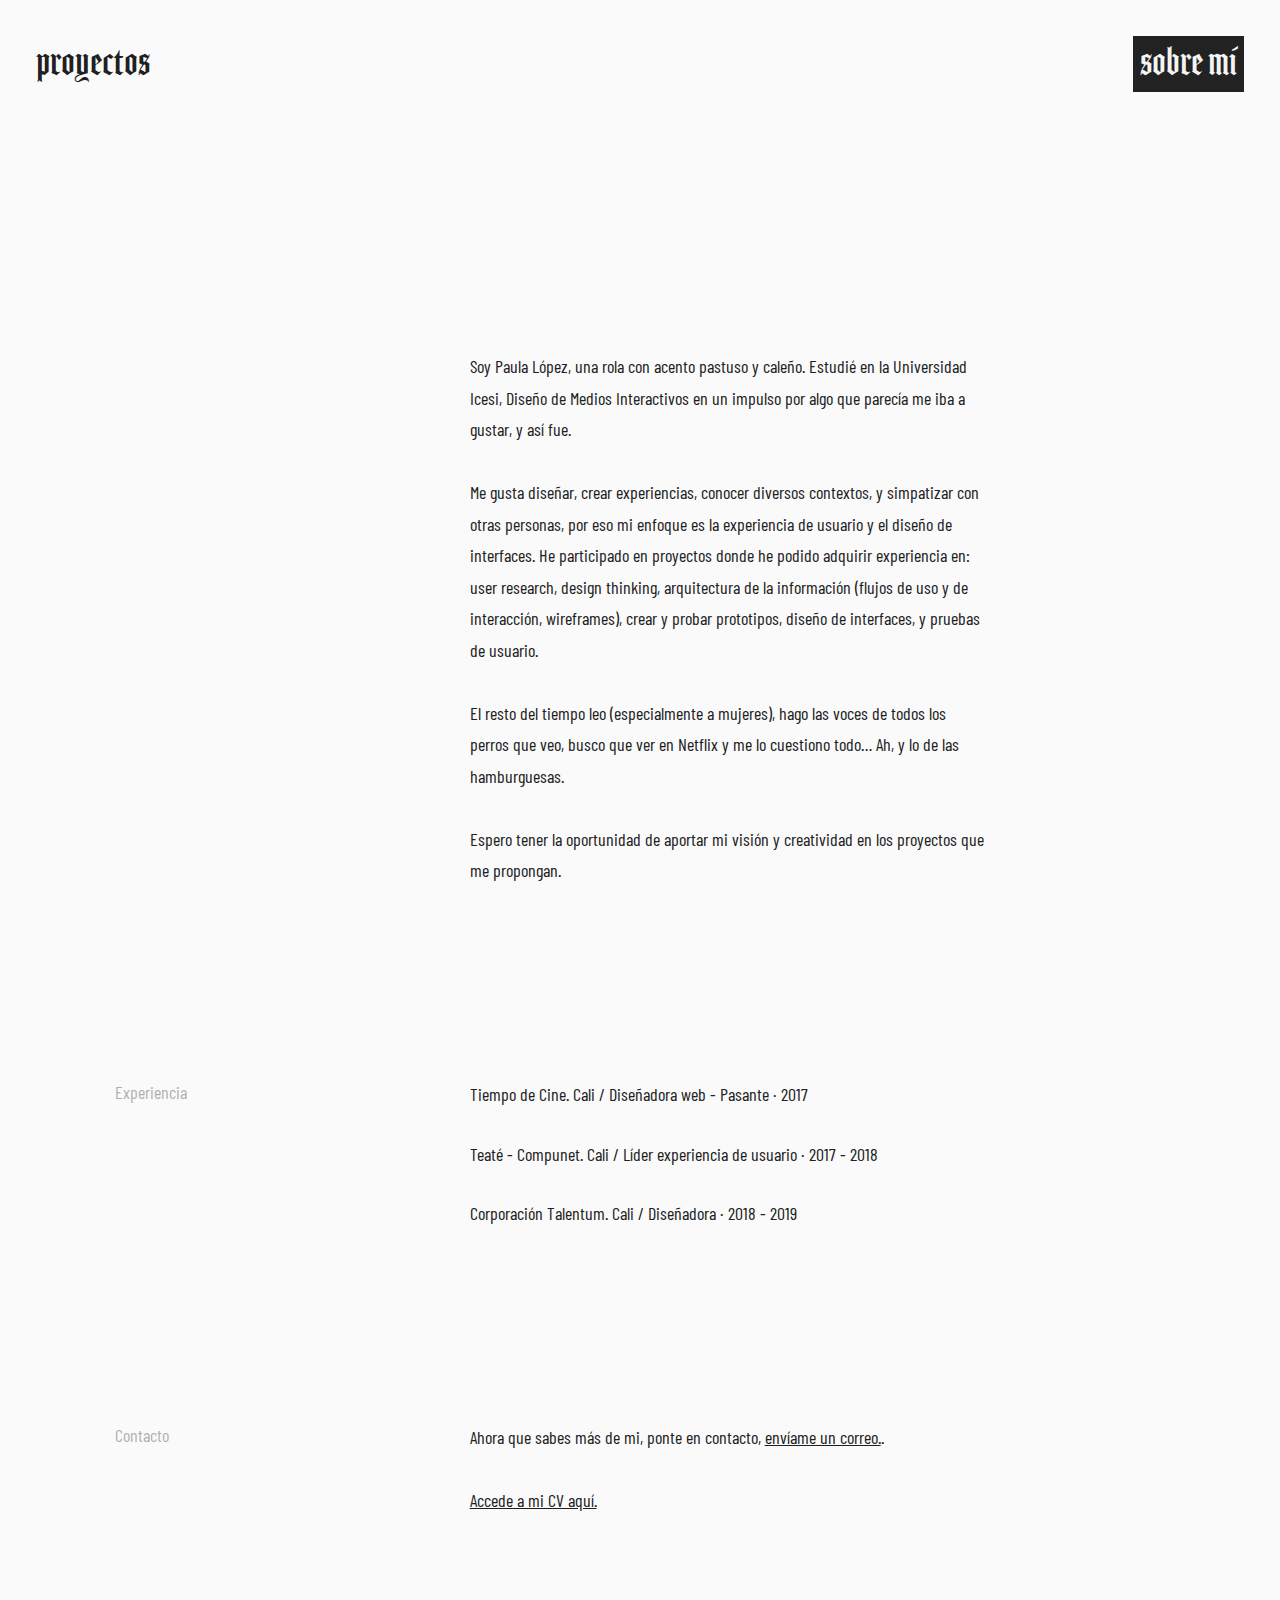
==== commit a2b7a788: "Update about.html" ====
--- a/about.html
+++ b/about.html
@@ -122,7 +122,7 @@
               
               <br>
             <br>
-            <a class="underline" href="https://drive.google.com/open?id=1AMCg0dfvxwvTA95OkfYppStdvJtoPIC7"  target="_blank"><u class="Barlow">Accede a mi CV aquí.</u></a>
+            <a class="underline" href="cvPaulaLopez.pdf"  target="_blank"><u class="Barlow">Accede a mi CV aquí.</u></a>
             
             
             </p>
--- a/Main.css
+++ b/Main.css
@@ -1,6 +1,10 @@
+@font-face {
+    font-family: 'Amadoryo';
+    src: url('fonts/AmadorW01Regular.ttf') format('truetype'); /* Chrome 4+, Firefox 3.5, Opera 10+, Safari 3—5 */
+  } 
 /*#Region Paula*/
 .Amador{
-    font-family: 'AmadorW01-Regular', sans-serif;
+    font-family: 'Amadoryo', sans-serif;
 }
 .Barlow{
     font-family: 'Barlow Condensed', sans-serif !important;
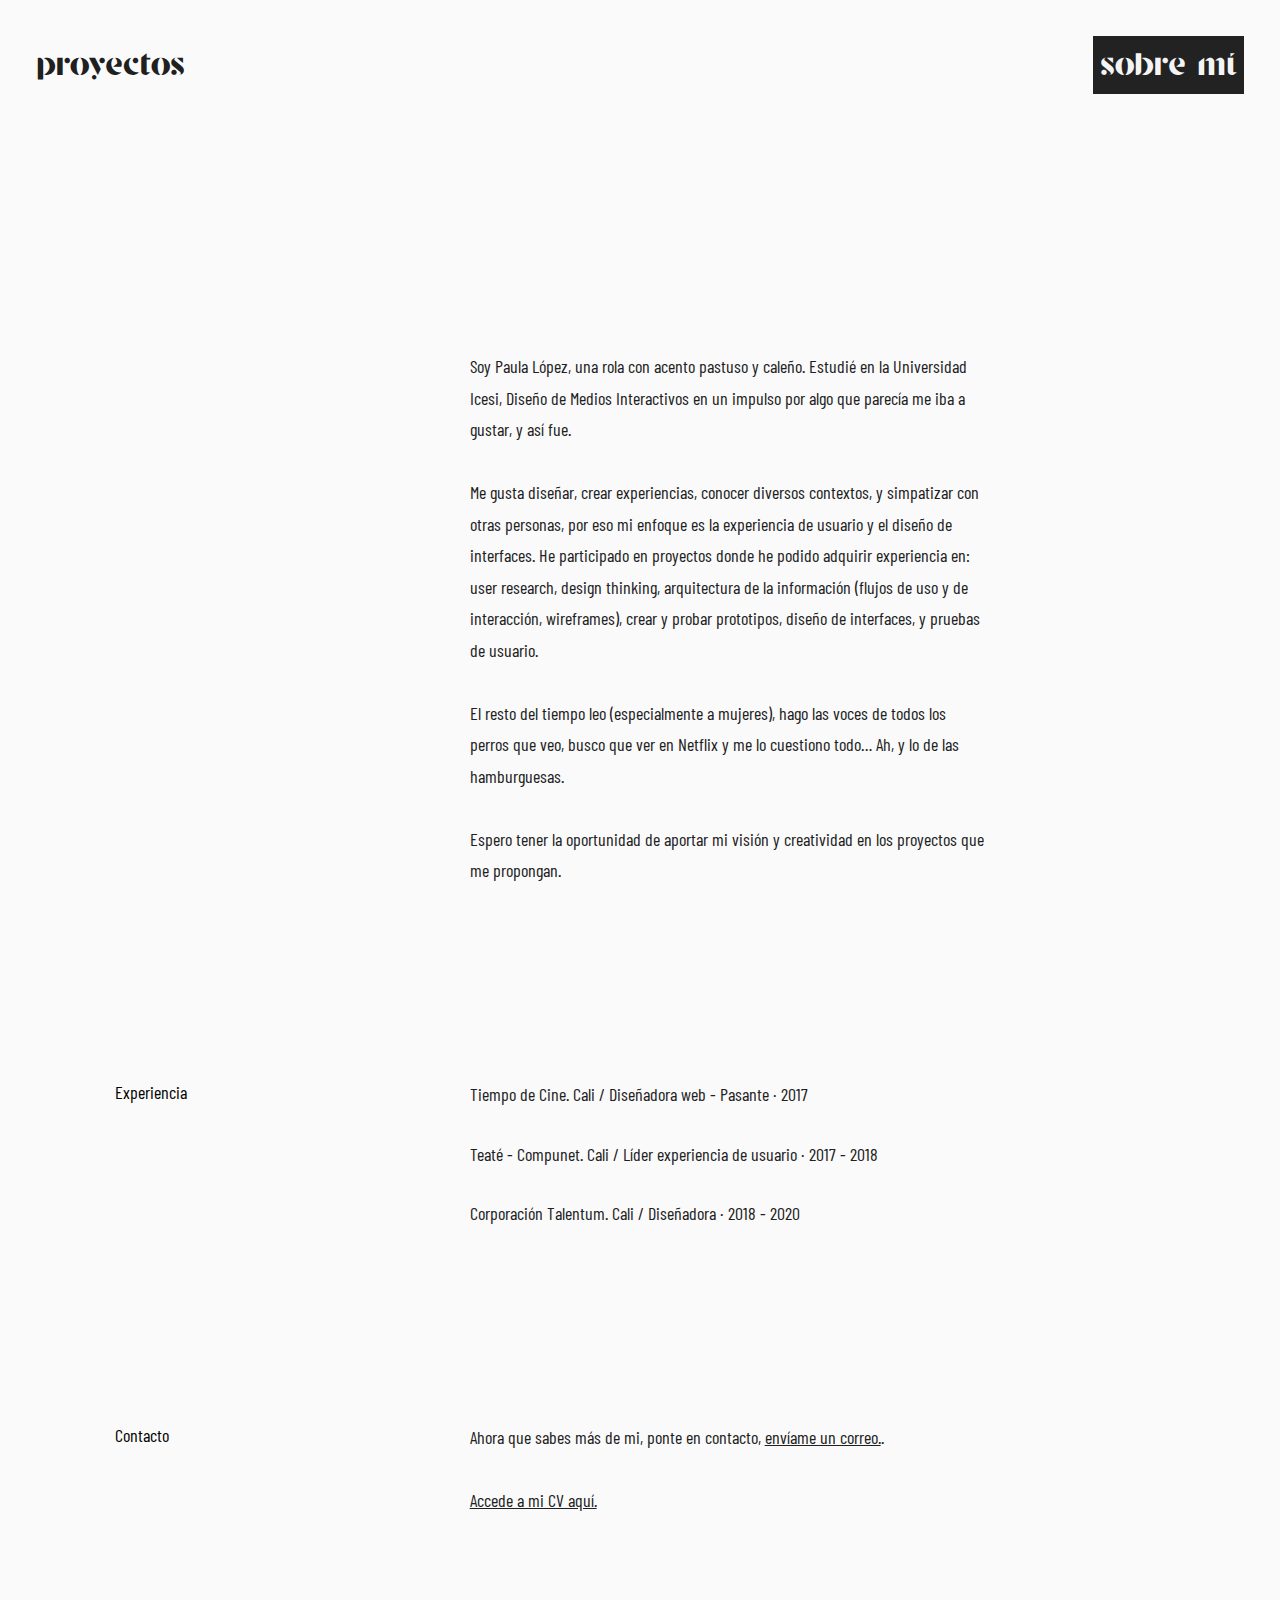
==== commit 9e653333: "Update" ====
--- a/about.html
+++ b/about.html
@@ -10,10 +10,6 @@
     
 	  
 	<link href="https://fonts.googleapis.com/css?family=Work+Sans:300,400,600" rel="stylesheet">
-
-	 
-	  
-	  
 	<link rel="shortcut icon" href="moon.ico"> 
 	<link href="https://fonts.googleapis.com/css?family=Barlow+Condensed&display=swap" rel="stylesheet">
   <link href="//db.onlinewebfonts.com/c/8f607f19b4004cfec70beff9acca54af?family=AmadorW01-Regular" rel="stylesheet" type="text/css"/> 
@@ -45,8 +41,8 @@
       </label>
       <section id="Top-section">
         <div id="Top-Options-div" class="TopOptions">
-            <div id="Proyectos" ><a href="index.html" class="Amador WithoutDecoration">proyectos</a></div>
-            <div id="SobreMi" class="Contraste-Font"><a class="Amador WithoutDecoration">sobre mí</a></div>
+            <div id="Proyectos" ><a href="index.html" class="Stanley WithoutDecoration">proyectos</a></div>
+            <div id="SobreMi" class="Contraste-Font"><a class="Stanley WithoutDecoration">sobre mí</a></div>
         </div>
     </section>
     </header>
@@ -99,7 +95,7 @@
 
             <br>
             
-          <p class="au-lh-3 Barlow">Corporación Talentum. Cali / Diseñadora · 2018 - 2019</p>
+          <p class="au-lh-3 Barlow">Corporación Talentum. Cali / Diseñadora · 2018 - 2020</p>
         </div>
             
                     
@@ -122,7 +118,7 @@
               
               <br>
             <br>
-            <a class="underline" href="cvPaulaLopez.pdf"  target="_blank"><u class="Barlow">Accede a mi CV aquí.</u></a>
+            <a class="underline" href="cvPaulaLopez2020.pdf"  target="_blank"><u class="Barlow">Accede a mi CV aquí.</u></a>
             
             
             </p>
--- a/Main.css
+++ b/Main.css
@@ -2,12 +2,20 @@
     font-family: 'Amadoryo';
     src: url('fonts/AmadorW01Regular.ttf') format('truetype'); /* Chrome 4+, Firefox 3.5, Opera 10+, Safari 3—5 */
   } 
+@font-face {
+    font-family: 'Stanley';
+    src: url('fonts/Stanley.otf') format('opentype'); /* Chrome 4+, Firefox 3.5, Opera 10+, Safari 3—5 */
+  } 
 /*#Region Paula*/
 .Amador{
     font-family: 'Amadoryo', sans-serif;
 }
 .Barlow{
     font-family: 'Barlow Condensed', sans-serif !important;
+    opacity: 1 !important;
+}
+.Stanley{
+    font-family: 'Stanley', sans-serif !important;
 }
 .item-inside__meta .Barlow{
     font-family: 'Barlow Condensed', sans-serif !important;
@@ -46,7 +54,7 @@
     margin-right: 1em;
 }
 .Responsive{
-    width: 100%;
+    width: 30%;
     height: auto;
 }
 #FotoPaula{
